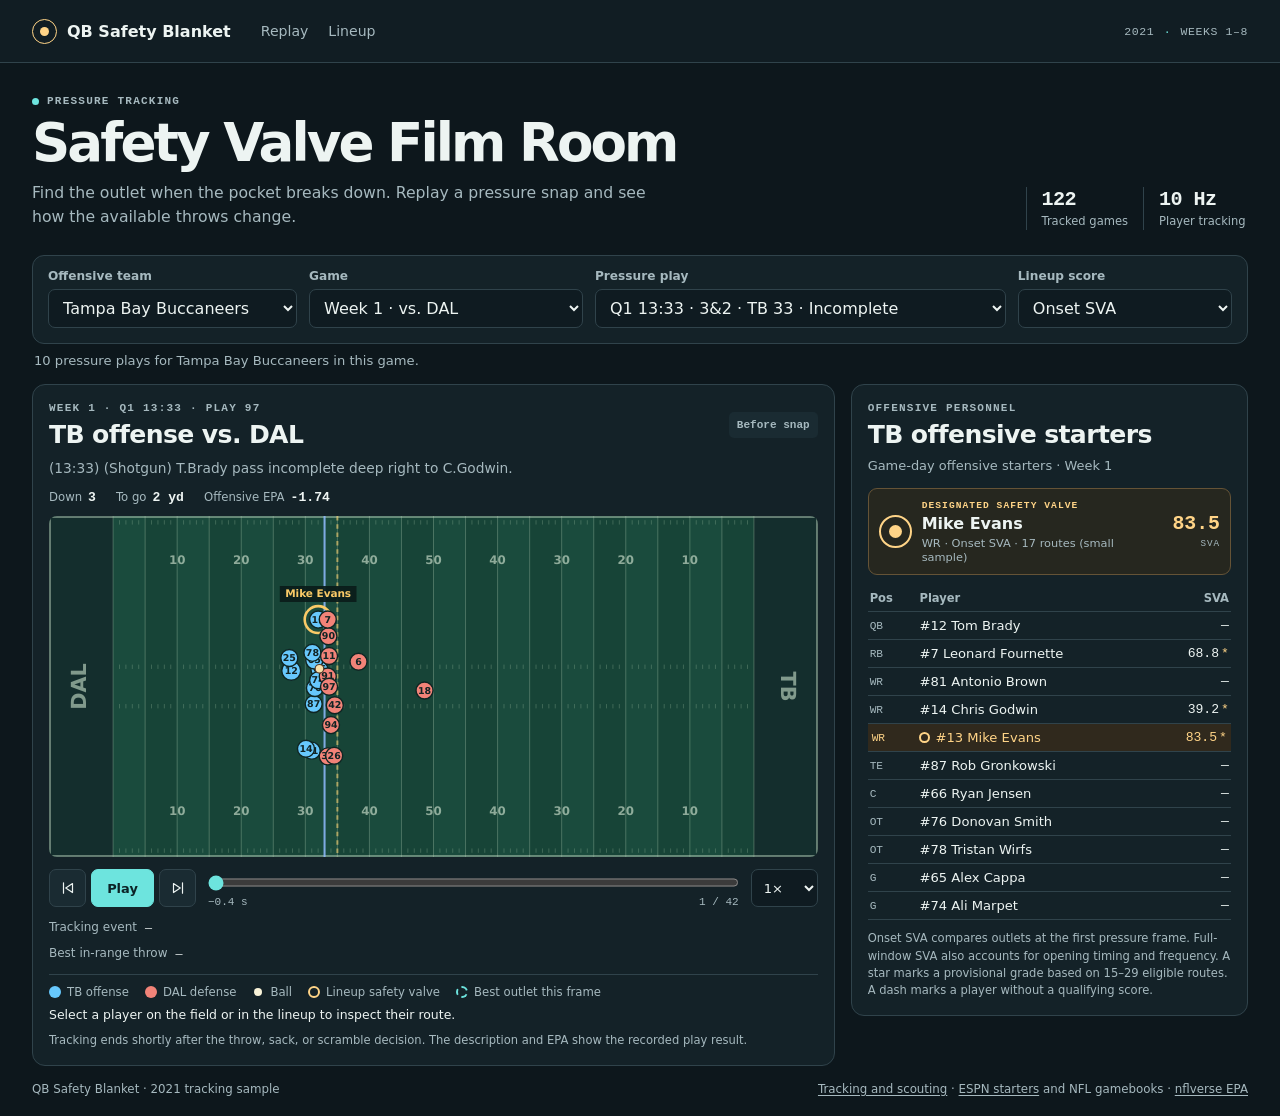
==== docs/index.html @ 692d71c4 "Publish Safety Valve Film Room" ====
<!doctype html>
<html lang="en">
<head>
  <meta charset="utf-8">
  <meta name="viewport" content="width=device-width, initial-scale=1">
  <meta name="color-scheme" content="dark">
  <meta name="description" content="Watch 2021 NFL pressure plays and compare the receivers who give their quarterbacks a way out.">
  <title>Safety Valve Film Room</title>
  <link rel="stylesheet" href="./styles.css">
  <script type="module" src="./app.js"></script>
</head>
<body>
  <a class="skip-link" href="#main">Skip to the film room</a>
  <header class="masthead">
    <div class="shell masthead-inner">
      <a class="brand" href="./" aria-label="QB Safety Blanket home">
        <span class="brand-mark" aria-hidden="true"><span></span></span>
        <span>QB Safety Blanket</span>
      </a>
      <nav class="masthead-nav" aria-label="Film room sections">
        <a href="#replay">Replay</a>
        <a href="#lineup">Lineup</a>
      </nav>
      <span class="season-tag">2021 <span>·</span> WEEKS 1–8</span>
    </div>
  </header>

  <main id="main" class="shell">
    <section class="intro" aria-labelledby="site-title">
      <div>
        <p class="eyebrow"><span class="live-dot" aria-hidden="true"></span> Pressure tracking</p>
        <h1 id="site-title">Safety Valve Film Room</h1>
        <p class="intro-copy">Find the outlet when the pocket breaks down. Replay a pressure snap and see how the available throws change.</p>
      </div>
      <div class="sample-note" aria-label="122 tracked games at 10 frames per second">
        <div><strong>122</strong><span>Tracked games</span></div>
        <div><strong>10 Hz</strong><span>Player tracking</span></div>
      </div>
    </section>

    <section class="selectors" aria-label="Choose a team, game, play, and score">
      <label class="select-field" for="team-select">
        <span>Offensive team</span>
        <select id="team-select"><option>Loading teams…</option></select>
      </label>
      <label class="select-field" for="game-select">
        <span>Game</span>
        <select id="game-select"><option>Select a team</option></select>
      </label>
      <label class="select-field select-play" for="play-select">
        <span>Pressure play</span>
        <select id="play-select"><option>Select a game</option></select>
      </label>
      <label class="select-field select-model" for="model-select">
        <span>Lineup score</span>
        <select id="model-select">
          <option value="onset">Onset SVA</option>
          <option value="temporal">Full-window SVA</option>
        </select>
      </label>
    </section>
    <p id="status" class="status" role="status">Loading the play library…</p>
    <noscript><p class="status">Enable JavaScript to browse the lineup and replay tracking frames.</p></noscript>

    <div class="film-grid">
      <section id="replay" class="panel replay-panel" aria-labelledby="play-title">
        <div class="panel-top">
          <div>
            <p id="play-week" class="eyebrow">Film replay</p>
            <h2 id="play-title">Pressure replay</h2>
          </div>
          <span id="pressure-label" class="pressure-badge">Awaiting tracking</span>
        </div>
        <p id="play-description" class="play-description">Choose a play to see the tracking and available outlets.</p>
        <dl class="play-facts">
          <div><dt>Down</dt><dd id="play-down">—</dd></div>
          <div><dt>To go</dt><dd id="play-distance">—</dd></div>
          <div><dt>Offensive EPA</dt><dd id="play-epa">—</dd></div>
        </dl>

        <div class="field-stage">
          <canvas id="field-canvas" width="1200" height="533" role="img" aria-label="Animated football field with offensive and defensive players, the ball, and safety valve markers.">
            Your browser does not support the football field canvas. The play description, timing, and lineup are available as text.
          </canvas>
        </div>

        <div class="playback">
          <div class="transport" role="group" aria-label="Playback">
            <button id="step-back" type="button" class="icon-button" aria-label="Step back one frame" title="Step back one frame">
              <svg viewBox="0 0 24 24" aria-hidden="true"><path d="M6 5v14m12-13-9 6 9 6z"/></svg>
            </button>
            <button id="play-toggle" type="button" class="play-button" aria-label="Play or pause replay">Play</button>
            <button id="step-forward" type="button" class="icon-button" aria-label="Step forward one frame" title="Step forward one frame">
              <svg viewBox="0 0 24 24" aria-hidden="true"><path d="M18 5v14M6 6l9 6-9 6z"/></svg>
            </button>
          </div>
          <div class="scrubber">
            <label class="visually-hidden" for="timeline">Replay timeline</label>
            <input id="timeline" type="range" min="0" max="0" value="0" step="1">
            <div class="scrub-labels"><span id="time-label">0.0 s</span><span id="frame-label">Frame —</span></div>
          </div>
          <label class="speed-field" for="speed-select">
            <span class="visually-hidden">Playback speed</span>
            <select id="speed-select">
              <option value="0.5">0.5×</option>
              <option value="1" selected>1×</option>
              <option value="1.5">1.5×</option>
              <option value="2">2×</option>
            </select>
          </label>
        </div>
        <div class="frame-detail"><span>Tracking event</span><span id="event-label">—</span></div>
        <div class="frame-detail"><span>Best in-range throw</span><span id="frame-outlet">—</span></div>
        <ul class="field-key" aria-label="Field marker legend">
          <li><span class="marker marker-offense" aria-hidden="true"></span><span id="offense-label">Offense</span></li>
          <li><span class="marker marker-defense" aria-hidden="true"></span><span id="defense-label">Defense</span></li>
          <li><span class="marker marker-ball" aria-hidden="true"></span>Ball</li>
          <li><span class="marker marker-valve" aria-hidden="true"></span>Lineup safety valve</li>
          <li><span class="marker marker-best" aria-hidden="true"></span>Best outlet this frame</li>
        </ul>
        <p id="selected-player" class="selected-player" aria-live="polite"></p>
        <p class="score-note">Tracking ends shortly after the throw, sack, or scramble decision. The description and EPA show the recorded play result.</p>
      </section>

      <section id="lineup" class="panel lineup-panel" aria-labelledby="lineup-title">
        <div class="panel-top lineup-top">
          <div>
            <p class="eyebrow">Offensive personnel</p>
            <h2 id="lineup-title">Game lineup</h2>
          </div>
        </div>
        <p id="lineup-note" class="lineup-note">Select a game to see the offensive lineup and available receiver scores.</p>

        <div class="designated">
          <span class="designated-mark" aria-hidden="true"><span></span></span>
          <div class="designated-copy">
            <p class="eyebrow">Designated safety valve</p>
            <p id="valve-name" class="valve-name">Awaiting lineup</p>
            <p id="valve-position" class="valve-position"></p>
          </div>
          <div class="designated-score">
            <strong id="valve-score">—</strong>
            <span>SVA</span>
          </div>
        </div>

        <table class="lineup-table">
          <caption class="visually-hidden">Offensive lineup and player Safety Valve Availability scores</caption>
          <thead>
            <tr><th scope="col">Pos</th><th scope="col">Player</th><th scope="col">SVA</th></tr>
          </thead>
          <tbody id="lineup-rows">
            <tr><td colspan="3" class="empty-lineup">Select a game to load its lineup.</td></tr>
          </tbody>
        </table>
        <p class="score-note">Onset SVA compares outlets at the first pressure frame. Full-window SVA also accounts for opening timing and frequency. A star marks a provisional grade based on 15–29 eligible routes. A dash marks a player without a qualifying score.</p>
      </section>
    </div>

    <footer class="footer">
      <span>QB Safety Blanket <span aria-hidden="true">·</span> 2021 tracking sample</span>
      <span><a href="https://github.com/ThompsonJamesBliss/nfl-big-data-bowl-regional-event-data" rel="noopener noreferrer">Tracking and scouting</a> · <a href="https://www.espn.com/nfl/scoreboard" rel="noopener noreferrer">ESPN starters</a> and NFL gamebooks · <a href="https://github.com/nflverse/nflverse-data/releases/tag/pbp" rel="noopener noreferrer">nflverse EPA</a></span>
    </footer>
  </main>
</body>
</html>
---- docs/styles.css ----
:root {
  color-scheme: dark;
  --bg: #0d171c;
  --surface: #142228;
  --surface-raised: #1a2b32;
  --line: #30434b;
  --text: #edf4f2;
  --muted: #a6b9bf;
  --aqua: #6de4de;
  --gold: #ffd487;
  --mono: "Cascadia Code", "SFMono-Regular", Consolas, monospace;
  font-family: "Segoe UI", system-ui, sans-serif;
  background: var(--bg);
  color: var(--text);
}

*, *::before, *::after { box-sizing: border-box; }
body { margin: 0; }
button, select, input { font: inherit; }
a { color: inherit; }
p, h1, h2, dl, dd { margin: 0; }
button, select { color: var(--text); }
button, select, input[type="range"] { cursor: pointer; }
button:disabled, select:disabled, input:disabled { cursor: default; opacity: .58; }
:focus-visible { outline: 2px solid var(--aqua); outline-offset: 3px; }

.shell { max-width: 1460px; width: min(100% - 64px, 1460px); margin-inline: auto; }
.masthead { border-bottom: 1px solid var(--line); background: #111d23; }
.masthead-inner { min-height: 62px; display: flex; align-items: center; gap: 30px; }
.brand { display: inline-flex; gap: 10px; align-items: center; font-weight: 700; text-decoration: none; white-space: nowrap; }
.brand-mark, .designated-mark { display: grid; place-items: center; border-radius: 50%; flex: none; }
.brand-mark { width: 25px; height: 25px; border: 1px solid var(--gold); }
.brand-mark span { width: 9px; height: 9px; border-radius: 50%; background: var(--gold); }
.masthead-nav { display: flex; align-items: center; gap: 20px; color: var(--muted); font-size: .88rem; }
.masthead-nav a { padding: 10px 0; text-decoration: none; }
.masthead-nav a:hover { color: var(--text); }
.season-tag { margin-left: auto; color: var(--muted); font: .72rem var(--mono); letter-spacing: .05em; white-space: nowrap; }
.season-tag span { margin: 0 2px; color: var(--aqua); }

.intro { display: flex; align-items: flex-end; justify-content: space-between; gap: 22px; padding: 31px 0 25px; }
.eyebrow { display: flex; align-items: center; gap: 8px; color: var(--muted); text-transform: uppercase; letter-spacing: .11em; font: 600 .69rem/1.4 var(--mono); }
.live-dot { display: inline-block; width: 7px; height: 7px; background: var(--aqua); border-radius: 50%; }
.intro h1 { font-size: clamp(2.05rem, 4.15vw, 3.7rem); letter-spacing: -.055em; line-height: 1.03; margin: 7px 0 10px; }
.intro-copy { color: var(--muted); font-size: .98rem; line-height: 1.55; max-width: 640px; }
.sample-note { display: flex; flex: none; }
.sample-note div { min-width: 105px; padding: 1px 15px 2px; border-left: 1px solid var(--line); }
.sample-note div:last-child { padding-right: 0; }
.sample-note strong, .sample-note span { display: block; }
.sample-note strong { font: 600 1.26rem var(--mono); letter-spacing: -.03em; }
.sample-note span { font-size: .72rem; color: var(--muted); margin-top: 3px; }

.selectors {
  display: grid;
  grid-template-columns: minmax(0, 1fr) minmax(0, 1.1fr) minmax(0, 1.65fr) minmax(0, .86fr);
  gap: 12px;
  padding: 13px 15px 15px;
  border: 1px solid var(--line);
  border-radius: 12px;
  background: var(--surface);
}
.select-field { min-width: 0; display: grid; gap: 6px; }
.select-field > span { color: var(--muted); font-size: .76rem; font-weight: 650; }
select {
  min-width: 0;
  width: 100%;
  min-height: 39px;
  padding: 7px 26px 7px 10px;
  color: var(--text);
  background: #0f1b21;
  border: 1px solid var(--line);
  border-radius: 7px;
  text-overflow: ellipsis;
}
select:hover { border-color: #59727a; }
.status { color: var(--muted); font-size: .82rem; margin: 9px 2px; }
.status:empty { display: none; }
.status[data-state="error"], .status.error { color: #ffac9e; }

.film-grid { display: grid; grid-template-columns: minmax(0, 2.02fr) minmax(305px, 1fr); align-items: start; gap: 16px; margin-top: 16px; }
.panel { min-width: 0; background: var(--surface); border: 1px solid var(--line); border-radius: 13px; }
.replay-panel, .lineup-panel { padding: 16px; }
.panel-top { display: flex; justify-content: space-between; align-items: center; gap: 12px; }
.panel-top > div { min-width: 0; }
.panel h2 { font-size: clamp(1.2rem, 2vw, 1.57rem); line-height: 1.16; letter-spacing: -.025em; margin-top: 4px; }
.pressure-badge {
  border-radius: 5px;
  background: var(--surface-raised);
  color: var(--muted);
  flex: none;
  padding: 6px 8px;
  font: 600 .69rem/1.3 var(--mono);
}
.pressure-badge[data-active="true"], .pressure-badge.active, .pressure-badge.is-active, .pressure-badge.is-pressure {
  color: var(--gold);
  background: #473822;
}
.play-description { color: var(--muted); font-size: .86rem; line-height: 1.5; margin-top: 9px; overflow-wrap: anywhere; }
.play-facts { display: flex; flex-wrap: wrap; gap: 6px 20px; margin: 11px 0; }
.play-facts > div { display: inline-flex; align-items: baseline; gap: 6px; }
.play-facts dt { color: var(--muted); font-size: .73rem; }
.play-facts dd { color: var(--text); font: 600 .82rem var(--mono); }
.field-stage { background: #14372f; border-radius: 8px; overflow: hidden; }
.field-stage canvas { display: block; width: 100%; height: auto; aspect-ratio: 1200 / 533; }

.playback { display: grid; grid-template-columns: auto minmax(0, 1fr) auto; gap: 12px; align-items: start; margin-top: 12px; }
.transport { display: flex; gap: 5px; }
.icon-button, .play-button {
  display: inline-flex;
  align-items: center;
  justify-content: center;
  min-height: 38px;
  border: 1px solid var(--line);
  border-radius: 7px;
  font-size: .81rem;
}
.icon-button { width: 37px; background: var(--surface-raised); }
.icon-button svg { width: 18px; height: 18px; fill: none; stroke: currentColor; stroke-width: 1.6; stroke-linecap: round; stroke-linejoin: round; }
.icon-button:hover { border-color: #59727a; }
.play-button { min-width: 63px; padding: 0 10px; background: var(--aqua); color: #0c2326; font-weight: 750; border-color: var(--aqua); }
.play-button:hover { background: #9af0eb; }
.scrubber { min-width: 0; }
.scrubber input { display: block; margin: 1px 0 0; width: 100%; height: 25px; accent-color: var(--aqua); }
.scrub-labels { display: flex; justify-content: space-between; align-items: center; gap: 5px; color: var(--muted); font: .69rem/1.3 var(--mono); }
.speed-field select { min-height: 38px; padding: 6px 5px 6px 8px; min-width: 61px; font-size: .82rem; }
.frame-detail { display: flex; flex-wrap: wrap; gap: 4px 8px; color: var(--muted); font-size: .75rem; margin-top: 10px; }
.frame-detail > span:last-child { color: var(--text); font: .73rem/1.4 var(--mono); overflow-wrap: anywhere; }
.field-key { display: flex; gap: 7px 16px; flex-wrap: wrap; list-style: none; padding: 10px 0 0; margin: 11px 0 0; border-top: 1px solid var(--line); color: var(--muted); font-size: .73rem; }
.field-key li { display: flex; gap: 6px; align-items: center; }
.marker { display: inline-block; width: 12px; height: 12px; border-radius: 50%; flex: none; }
.marker-offense { background: #67c8fd; }
.marker-defense { background: #f28378; }
.marker-ball { width: 8px; height: 8px; background: #f8f2d8; margin-inline: 2px; }
.marker-valve { border: 2px solid var(--gold); }
.marker-best { border: 2px dashed var(--aqua); }
.selected-player { margin-top: 8px; color: var(--text); font-size: .78rem; }
.selected-player:empty { display: none; }

.lineup-note { margin-top: 7px; color: var(--muted); font-size: .81rem; line-height: 1.5; }
.designated {
  display: flex;
  align-items: center;
  gap: 10px;
  padding: 10px;
  margin: 12px 0 10px;
  background: #26271f;
  border: 1px solid #655336;
  border-radius: 9px;
}
.designated-mark { width: 33px; height: 33px; border: 2px solid var(--gold); }
.designated-mark span { width: 13px; height: 13px; border-radius: 50%; background: var(--gold); }
.designated-copy { min-width: 0; }
.designated-copy .eyebrow { color: var(--gold); font-size: .6rem; }
.valve-name { margin-top: 2px; font-weight: 700; line-height: 1.2; overflow-wrap: anywhere; }
.valve-position { color: var(--muted); font-size: .71rem; margin-top: 3px; }
.valve-position:empty { display: none; }
.designated-score { flex: none; text-align: right; margin-left: auto; }
.designated-score strong, .designated-score span { display: block; font-family: var(--mono); }
.designated-score strong { font-size: 1.24rem; line-height: 1; color: var(--gold); }
.designated-score span { font-size: .58rem; letter-spacing: .1em; margin-top: 4px; color: var(--muted); }
.lineup-table { border-collapse: collapse; width: 100%; font-size: .82rem; }
.lineup-table th, .lineup-table td { border-bottom: 1px solid var(--line); padding: 6px 5px; text-align: left; }
.lineup-table th { color: var(--muted); font-size: .72rem; font-weight: 650; }
.lineup-table tr > :first-child { padding-left: 2px; }
.lineup-table tr > :last-child { text-align: right; padding-right: 2px; font-variant-numeric: tabular-nums; }
.lineup-table td:first-child { font: .7rem var(--mono); color: var(--muted); }
.lineup-table td:last-child { font-family: var(--mono); }
.lineup-player { background: none; border: 0; color: inherit; font: inherit; padding: 0; text-align: left; cursor: pointer; }
.lineup-player:hover, .lineup-player[aria-pressed="true"] { text-decoration: underline; text-underline-offset: 3px; }
.provisional-score { color: var(--gold); margin-left: 2px; }
.lineup-table .valve-row td { color: var(--gold); background: #30291d; }
.lineup-table .valve-row td:first-child { padding-left: 4px; }
.lineup-table .valve-row td:last-child { padding-right: 4px; }
.lineup-table .player-marker, .lineup-table .valve-ring {
  display: inline-block;
  width: 11px;
  height: 11px;
  margin-right: 5px;
  border: 2px solid var(--gold);
  border-radius: 50%;
  vertical-align: -1px;
}
.lineup-table .empty-lineup { color: var(--muted); text-align: left; padding: 12px 2px; font: .8rem/1.4 "Segoe UI", system-ui, sans-serif; }
.score-note { color: var(--muted); font-size: .72rem; line-height: 1.5; margin-top: 10px; }
.footer { display: flex; justify-content: space-between; flex-wrap: wrap; gap: 6px 15px; padding: 16px 0 20px; color: var(--muted); font-size: .74rem; }
.footer a { color: inherit; text-underline-offset: 2px; }

.skip-link { position: absolute; left: 8px; top: 8px; z-index: 3; padding: 9px 12px; background: var(--surface); transform: translateY(-150%); }
.skip-link:focus { transform: translateY(0); }
.visually-hidden { position: absolute; width: 1px; height: 1px; padding: 0; margin: -1px; overflow: hidden; clip: rect(0, 0, 0, 0); white-space: nowrap; border: 0; }

@media (max-width: 1020px) {
  .shell { width: min(100% - 40px, 1460px); }
  .film-grid { grid-template-columns: minmax(0, 1.7fr) minmax(280px, 1fr); gap: 12px; }
  .replay-panel, .lineup-panel { padding: 12px; }
  .selectors { gap: 9px; }
}

@media (max-width: 790px) {
  .film-grid { grid-template-columns: 1fr; }
  .selectors { grid-template-columns: minmax(0, 1fr) minmax(0, 1fr); }
  .intro { padding-top: 24px; }
  .sample-note div { min-width: 87px; padding-inline: 9px; }
}

@media (max-width: 520px) {
  .shell { width: calc(100% - 24px); }
  .masthead-inner { min-height: 53px; gap: 10px; }
  .brand { font-size: .9rem; gap: 7px; }
  .brand-mark { width: 22px; height: 22px; }
  .masthead-nav { margin-left: auto; gap: 12px; font-size: .75rem; }
  .season-tag, .sample-note { display: none; }
  .intro { display: block; padding: 20px 0 17px; }
  .intro-copy { font-size: .87rem; }
  .selectors { padding: 9px; gap: 8px; }
  .selectors select { font-size: .82rem; padding-right: 5px; }
  .select-play { grid-column: 1 / -1; grid-row: 2; }
  .select-model { grid-column: 1 / -1; }
  .replay-panel, .lineup-panel { padding: 10px; }
  .playback { grid-template-columns: auto auto; justify-content: space-between; gap: 4px 9px; }
  .scrubber { grid-column: 1 / -1; grid-row: 2; }
  .speed-field { grid-column: 2; grid-row: 1; }
  .frame-detail { margin-top: 8px; }
  .field-key { gap: 7px 10px; }
  .pressure-badge { max-width: 42%; white-space: normal; text-align: right; font-size: .61rem; }
}
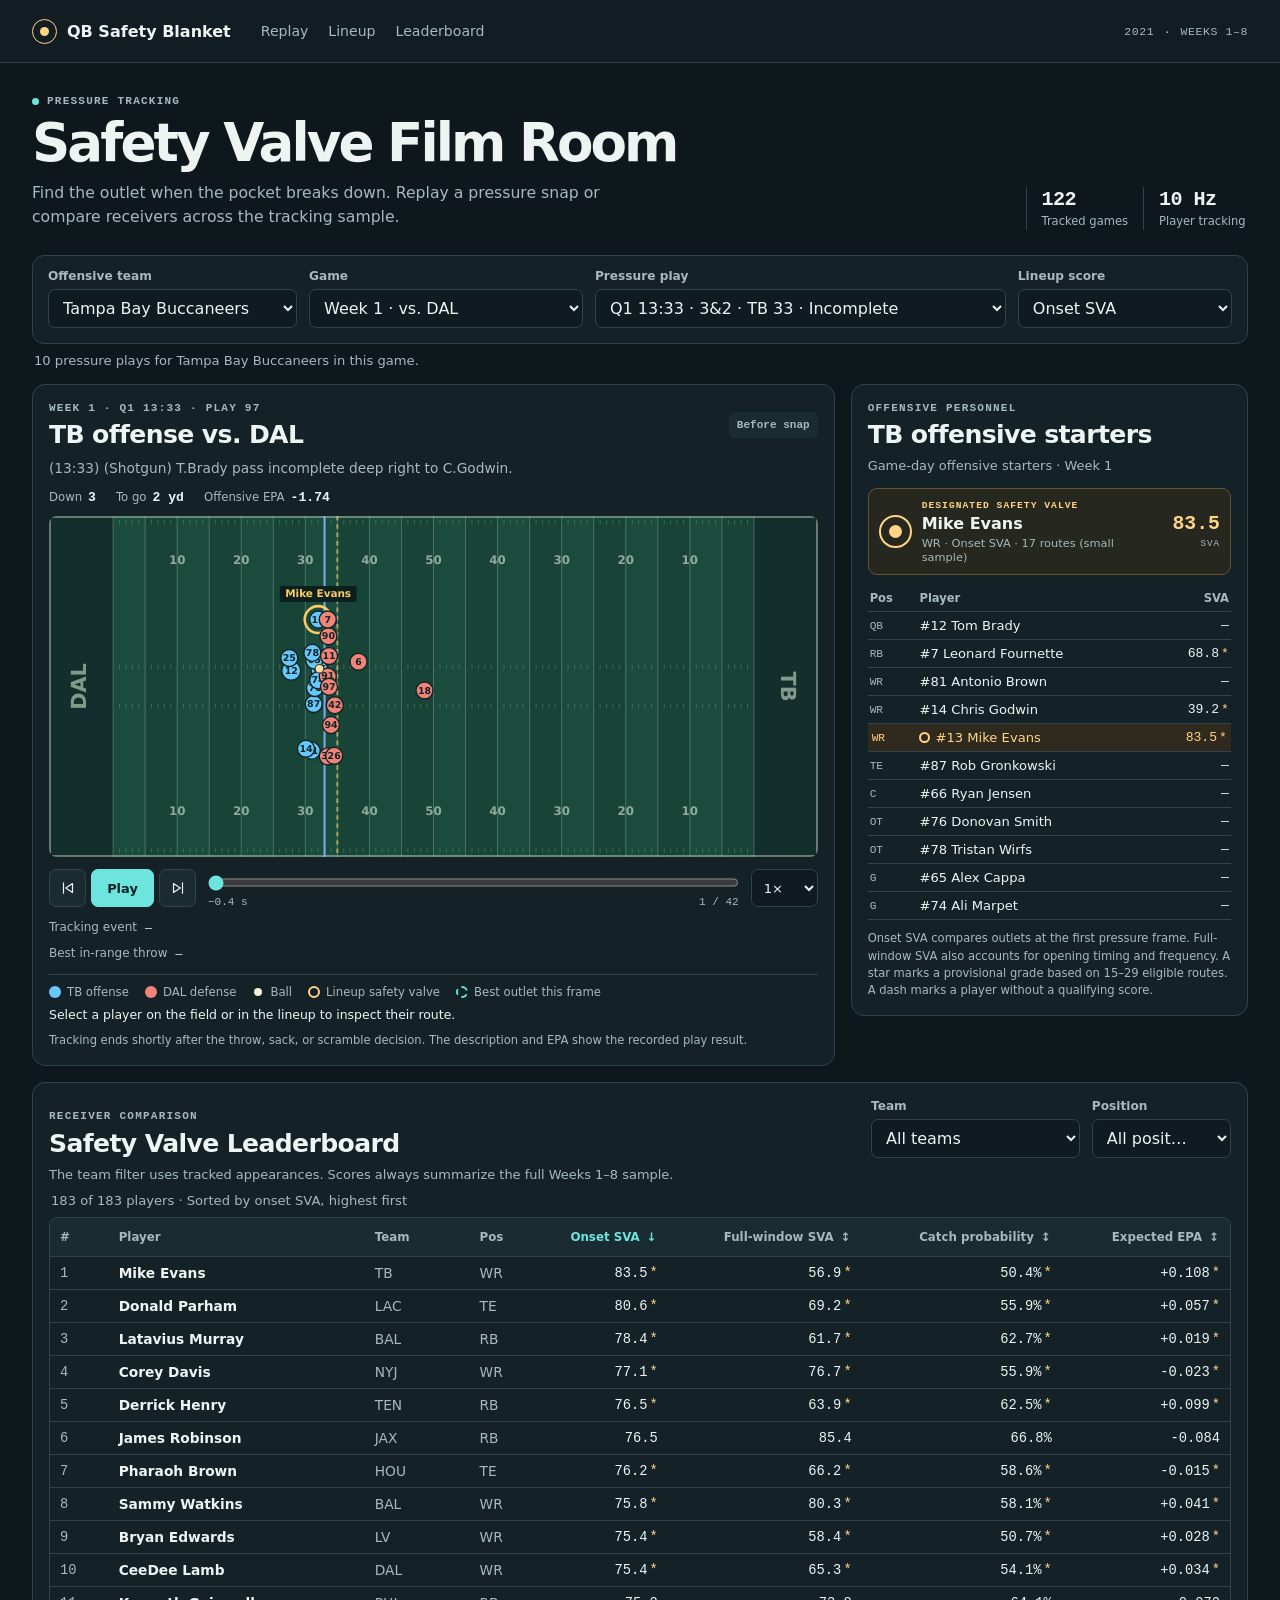
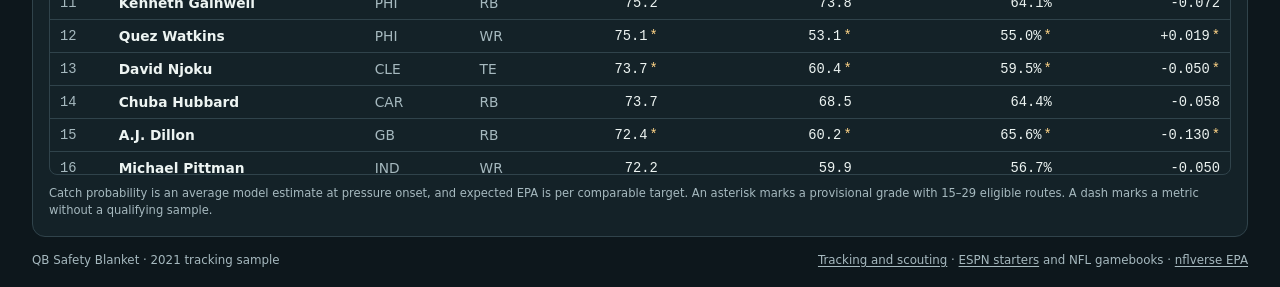
==== commit 5404156b: "Add player leaderboard and project documentation" ====
--- a/docs/index.html
+++ b/docs/index.html
@@ -8,6 +8,7 @@
   <title>Safety Valve Film Room</title>
   <link rel="stylesheet" href="./styles.css">
   <script type="module" src="./app.js"></script>
+  <script type="module" src="./leaderboard.js"></script>
 </head>
 <body>
   <a class="skip-link" href="#main">Skip to the film room</a>
@@ -20,6 +21,7 @@
       <nav class="masthead-nav" aria-label="Film room sections">
         <a href="#replay">Replay</a>
         <a href="#lineup">Lineup</a>
+        <a href="#leaderboard">Leaderboard</a>
       </nav>
       <span class="season-tag">2021 <span>·</span> WEEKS 1–8</span>
     </div>
@@ -30,7 +32,7 @@
       <div>
         <p class="eyebrow"><span class="live-dot" aria-hidden="true"></span> Pressure tracking</p>
         <h1 id="site-title">Safety Valve Film Room</h1>
-        <p class="intro-copy">Find the outlet when the pocket breaks down. Replay a pressure snap and see how the available throws change.</p>
+        <p class="intro-copy">Find the outlet when the pocket breaks down. Replay a pressure snap or compare receivers across the tracking sample.</p>
       </div>
       <div class="sample-note" aria-label="122 tracked games at 10 frames per second">
         <div><strong>122</strong><span>Tracked games</span></div>
@@ -157,6 +159,49 @@
       </section>
     </div>
 
+    <section id="leaderboard" class="panel leaderboard-panel" aria-labelledby="leaderboard-title">
+      <div class="panel-top leaderboard-top">
+        <div>
+          <p class="eyebrow">Receiver comparison</p>
+          <h2 id="leaderboard-title">Safety Valve Leaderboard</h2>
+        </div>
+        <div class="leaderboard-controls" aria-label="Leaderboard filters">
+          <label class="select-field" for="leaderboard-team">
+            <span>Team</span>
+            <select id="leaderboard-team" disabled><option value="">All teams</option></select>
+          </label>
+          <label class="select-field" for="leaderboard-position">
+            <span>Position</span>
+            <select id="leaderboard-position" disabled><option value="">All positions</option></select>
+          </label>
+        </div>
+      </div>
+      <p id="leaderboard-scope" class="lineup-note">The team filter uses tracked appearances. Scores always summarize the full Weeks 1–8 sample.</p>
+      <p id="leaderboard-status" class="status" role="status">Loading the leaderboard…</p>
+      <p class="leaderboard-scroll-tip">Scroll across the table to see all four metrics.</p>
+      <div class="leaderboard-scroll" tabindex="0" role="region" aria-label="Scrollable leaderboard" aria-describedby="leaderboard-scope leaderboard-note">
+        <table class="leaderboard-table">
+          <caption class="visually-hidden">Receiver metrics. Rank follows the selected sort and filters.</caption>
+          <thead>
+            <tr>
+              <th scope="col" aria-label="Rank">#</th>
+              <th scope="col">Player</th>
+              <th scope="col">Team</th>
+              <th scope="col">Pos</th>
+              <th scope="col" aria-sort="descending"><button type="button" data-sort="onset" disabled>Onset SVA <span aria-hidden="true"></span></button></th>
+              <th scope="col"><button type="button" data-sort="temporal" disabled>Full-window SVA <span aria-hidden="true"></span></button></th>
+              <th scope="col"><button type="button" data-sort="catchProbability" disabled>Catch probability <span aria-hidden="true"></span></button></th>
+              <th scope="col"><button type="button" data-sort="expectedEpa" disabled>Expected EPA <span aria-hidden="true"></span></button></th>
+            </tr>
+          </thead>
+          <tbody id="leaderboard-rows">
+            <tr><td colspan="8" class="empty-lineup">Loading receiver scores…</td></tr>
+          </tbody>
+        </table>
+      </div>
+      <p id="leaderboard-note" class="score-note">Catch probability is an average model estimate at pressure onset, and expected EPA is per comparable target. An asterisk marks a provisional grade with 15–29 eligible routes. A dash marks a metric without a qualifying sample.</p>
+    </section>
+
     <footer class="footer">
       <span>QB Safety Blanket <span aria-hidden="true">·</span> 2021 tracking sample</span>
       <span><a href="https://github.com/ThompsonJamesBliss/nfl-big-data-bowl-regional-event-data" rel="noopener noreferrer">Tracking and scouting</a> · <a href="https://www.espn.com/nfl/scoreboard" rel="noopener noreferrer">ESPN starters</a> and NFL gamebooks · <a href="https://github.com/nflverse/nflverse-data/releases/tag/pbp" rel="noopener noreferrer">nflverse EPA</a></span>
--- a/docs/styles.css
+++ b/docs/styles.css
@@ -181,6 +181,27 @@
 }
 .lineup-table .empty-lineup { color: var(--muted); text-align: left; padding: 12px 2px; font: .8rem/1.4 "Segoe UI", system-ui, sans-serif; }
 .score-note { color: var(--muted); font-size: .72rem; line-height: 1.5; margin-top: 10px; }
+.leaderboard-panel { padding: 16px; margin-top: 16px; scroll-margin-top: 16px; }
+.leaderboard-top { align-items: end; }
+.leaderboard-controls { display: grid; grid-template-columns: minmax(0, 1.5fr) minmax(0, 1fr); gap: 12px; width: min(100%, 360px); }
+.leaderboard-scroll-tip { display: none; color: var(--muted); font-size: .75rem; margin-bottom: 6px; }
+.leaderboard-scroll { overflow: auto; max-height: min(62vh, 42rem); border: 1px solid var(--line); border-radius: 8px; }
+.leaderboard-table { border-spacing: 0; width: 100%; min-width: 710px; font-size: .86rem; }
+.leaderboard-table th, .leaderboard-table td { text-align: left; padding: 8px 10px; border-bottom: 1px solid var(--line); }
+.leaderboard-table thead th { position: sticky; top: 0; z-index: 2; background: var(--surface-raised); font-size: .74rem; color: var(--muted); white-space: nowrap; }
+.leaderboard-table tbody tr:last-child > * { border-bottom: 0; }
+.leaderboard-table tbody tr:hover { background: var(--surface-raised); }
+.leaderboard-table tbody th { font-weight: 650; }
+.leaderboard-table tbody td:nth-child(1), .leaderboard-table tbody td:nth-child(3), .leaderboard-table tbody td:nth-child(4) { color: var(--muted); }
+.leaderboard-table thead th:nth-child(n+5), .leaderboard-table tbody td:nth-child(n+5) { text-align: right; }
+.leaderboard-table tbody td:nth-child(n+5), .leaderboard-table tbody td:first-child { font-family: var(--mono); font-variant-numeric: tabular-nums; }
+.leaderboard-table thead button { padding: 4px 0; border: 0; background: none; color: inherit; font: inherit; }
+.leaderboard-table thead button:hover, .leaderboard-table th[aria-sort] button { color: var(--aqua); }
+.leaderboard-table thead button span { display: inline-block; width: 1em; margin-left: 2px; text-align: center; }
+.leaderboard-table thead button span::before { content: "↕"; }
+.leaderboard-table th[aria-sort="descending"] button span::before { content: "↓"; }
+.leaderboard-table th[aria-sort="ascending"] button span::before { content: "↑"; }
+.leaderboard-table .empty-lineup { padding: 14px 10px; text-align: left; color: var(--muted); font-family: inherit; }
 .footer { display: flex; justify-content: space-between; flex-wrap: wrap; gap: 6px 15px; padding: 16px 0 20px; color: var(--muted); font-size: .74rem; }
 .footer a { color: inherit; text-underline-offset: 2px; }
 
@@ -200,6 +221,11 @@
   .selectors { grid-template-columns: minmax(0, 1fr) minmax(0, 1fr); }
   .intro { padding-top: 24px; }
   .sample-note div { min-width: 87px; padding-inline: 9px; }
+  .leaderboard-scroll-tip { display: block; }
+  .leaderboard-table thead th:nth-child(2), .leaderboard-table tbody th { position: sticky; left: 0; min-width: 138px; border-right: 1px solid var(--line); }
+  .leaderboard-table thead th:nth-child(2) { z-index: 3; }
+  .leaderboard-table tbody th { background: var(--surface); z-index: 1; }
+  .leaderboard-table tbody tr:hover th { background: var(--surface-raised); }
 }
 
 @media (max-width: 520px) {
@@ -222,4 +248,13 @@
   .frame-detail { margin-top: 8px; }
   .field-key { gap: 7px 10px; }
   .pressure-badge { max-width: 42%; white-space: normal; text-align: right; font-size: .61rem; }
-}
+  .leaderboard-panel { padding: 10px; }
+  .leaderboard-top { align-items: start; flex-direction: column; }
+  .leaderboard-controls { width: 100%; }
+  .leaderboard-table th, .leaderboard-table td { padding-inline: 8px; }
+}
+
+@media (max-width: 365px) {
+  .masthead-inner { flex-wrap: wrap; gap: 0 8px; padding: 8px 0 3px; }
+  .masthead-nav { gap: 10px; }
+}
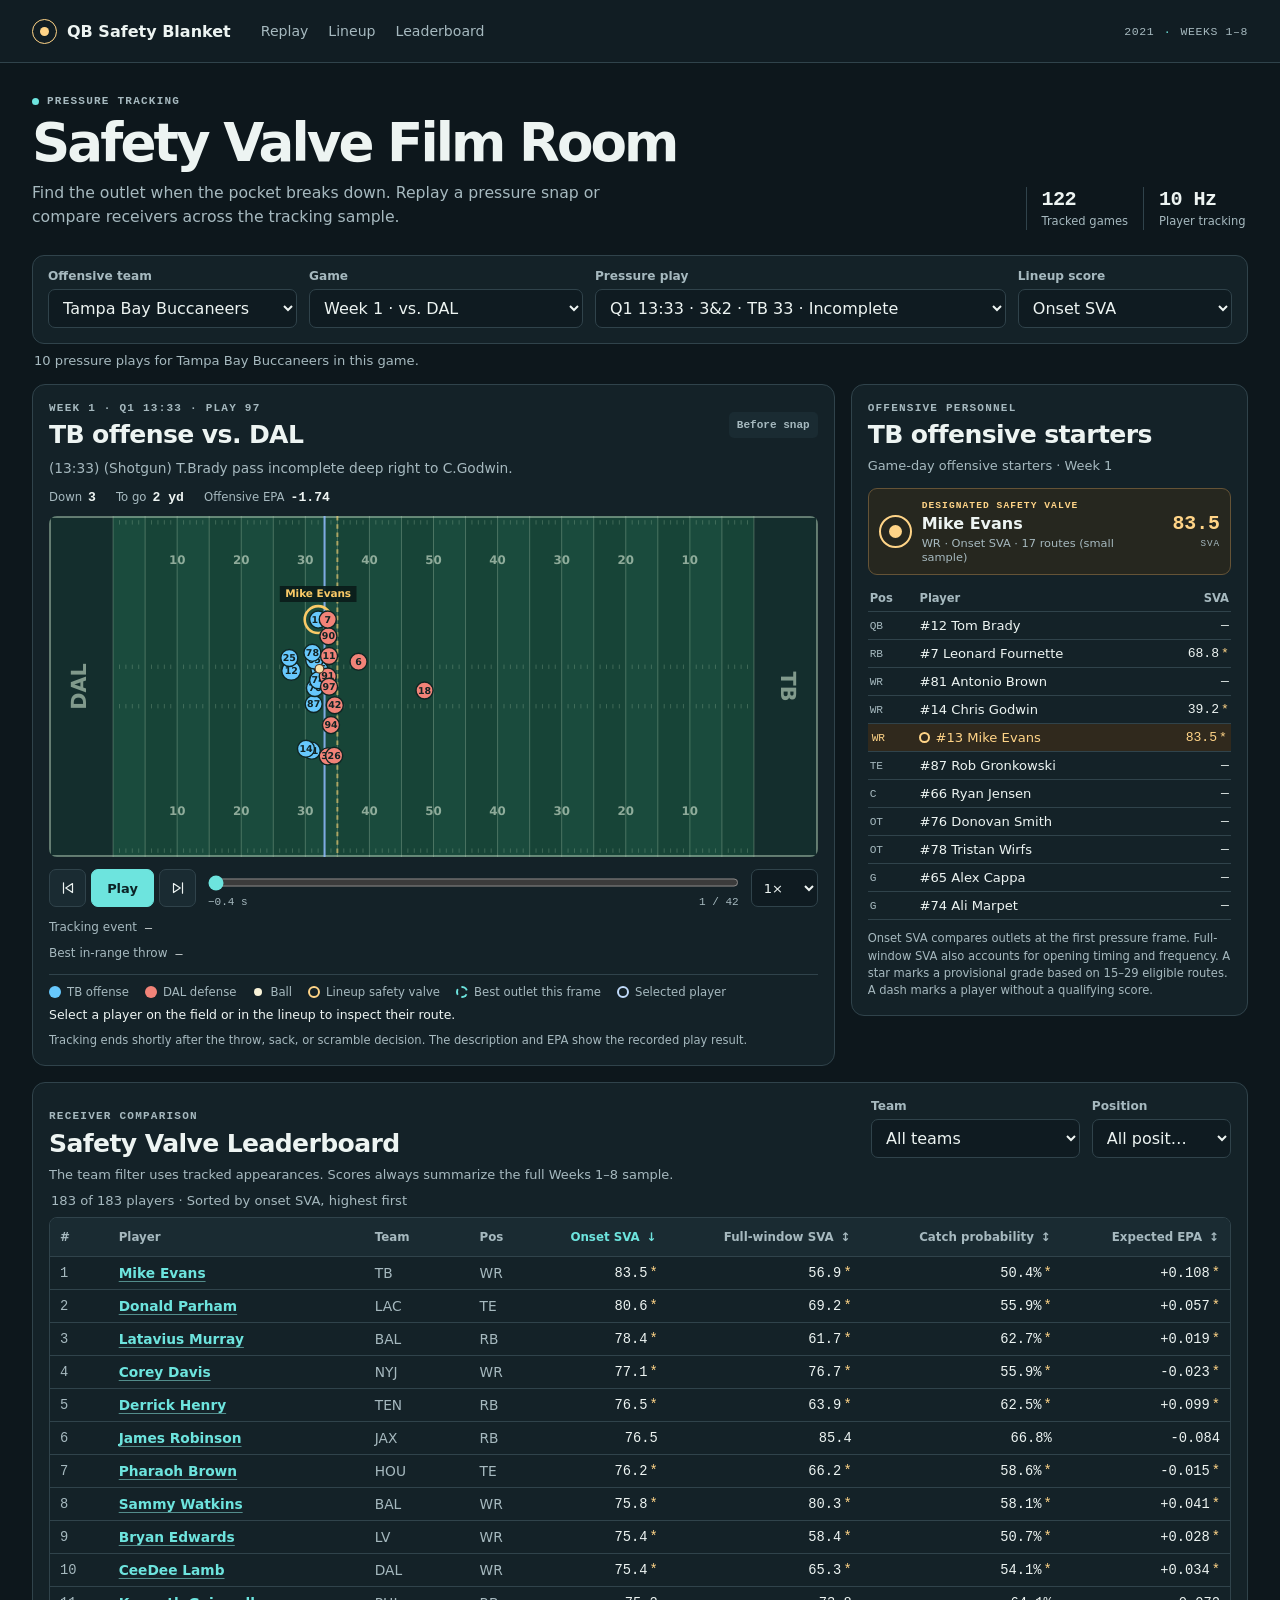
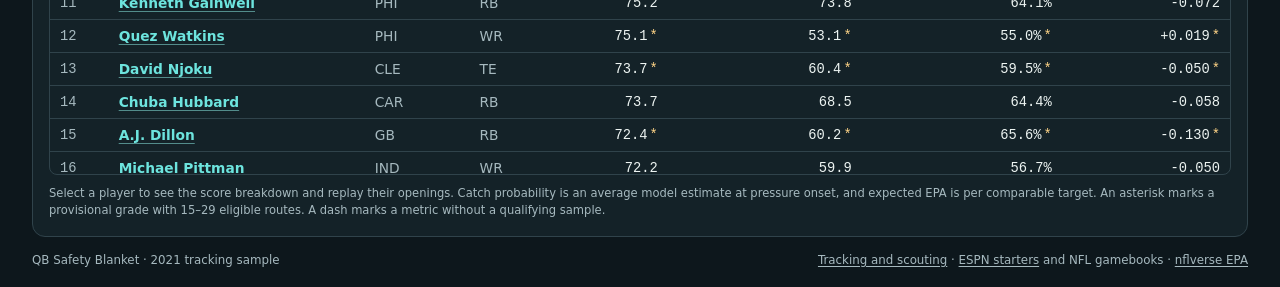
==== commit c6d22368: "Add player profiles and opening replays" ====
--- a/docs/index.html
+++ b/docs/index.html
@@ -119,6 +119,7 @@
           <li><span class="marker marker-ball" aria-hidden="true"></span>Ball</li>
           <li><span class="marker marker-valve" aria-hidden="true"></span>Lineup safety valve</li>
           <li><span class="marker marker-best" aria-hidden="true"></span>Best outlet this frame</li>
+          <li><span class="marker marker-selected" aria-hidden="true"></span>Selected player</li>
         </ul>
         <p id="selected-player" class="selected-player" aria-live="polite"></p>
         <p class="score-note">Tracking ends shortly after the throw, sack, or scramble decision. The description and EPA show the recorded play result.</p>
@@ -199,8 +200,30 @@
           </tbody>
         </table>
       </div>
-      <p id="leaderboard-note" class="score-note">Catch probability is an average model estimate at pressure onset, and expected EPA is per comparable target. An asterisk marks a provisional grade with 15–29 eligible routes. A dash marks a metric without a qualifying sample.</p>
+      <p id="leaderboard-note" class="score-note">Select a player to see the score breakdown and replay their openings. Catch probability is an average model estimate at pressure onset, and expected EPA is per comparable target. An asterisk marks a provisional grade with 15–29 eligible routes. A dash marks a metric without a qualifying sample.</p>
     </section>
+
+    <dialog id="player-profile" class="player-profile" aria-labelledby="player-profile-title">
+      <header class="player-profile-header">
+        <div>
+          <p id="player-profile-teams" class="eyebrow">Receiver profile</p>
+          <h2 id="player-profile-title">Player profile</h2>
+        </div>
+        <form method="dialog">
+          <button id="player-profile-close" class="profile-close" type="submit" autofocus>Close</button>
+        </form>
+      </header>
+      <div class="player-profile-content">
+        <dl id="player-profile-scores" class="profile-scores" aria-label="Leaderboard scores"></dl>
+        <p id="player-profile-status" class="status" role="status"></p>
+        <div id="player-profile-breakdown" class="profile-breakdown"></div>
+        <section aria-labelledby="player-profile-plays-title" class="profile-replays">
+          <h3 id="player-profile-plays-title">Open under pressure</h3>
+          <p class="score-note">Each replay opens at the first frame where this receiver met the in-range throw-quality threshold under pressure.</p>
+          <ul id="player-profile-plays" class="profile-play-list"></ul>
+        </section>
+      </div>
+    </dialog>
 
     <footer class="footer">
       <span>QB Safety Blanket <span aria-hidden="true">·</span> 2021 tracking sample</span>
--- a/docs/styles.css
+++ b/docs/styles.css
@@ -132,6 +132,7 @@
 .marker-ball { width: 8px; height: 8px; background: #f8f2d8; margin-inline: 2px; }
 .marker-valve { border: 2px solid var(--gold); }
 .marker-best { border: 2px dashed var(--aqua); }
+.marker-selected { border: 2px solid #c0dafa; }
 .selected-player { margin-top: 8px; color: var(--text); font-size: .78rem; }
 .selected-player:empty { display: none; }
 
@@ -192,6 +193,8 @@
 .leaderboard-table tbody tr:last-child > * { border-bottom: 0; }
 .leaderboard-table tbody tr:hover { background: var(--surface-raised); }
 .leaderboard-table tbody th { font-weight: 650; }
+.leaderboard-player { padding: 0; border: 0; background: none; color: var(--aqua); font: inherit; text-align: left; text-decoration: underline; text-decoration-color: #538c8b; text-underline-offset: 3px; }
+.leaderboard-player:hover { color: var(--text); text-decoration-color: currentColor; }
 .leaderboard-table tbody td:nth-child(1), .leaderboard-table tbody td:nth-child(3), .leaderboard-table tbody td:nth-child(4) { color: var(--muted); }
 .leaderboard-table thead th:nth-child(n+5), .leaderboard-table tbody td:nth-child(n+5) { text-align: right; }
 .leaderboard-table tbody td:nth-child(n+5), .leaderboard-table tbody td:first-child { font-family: var(--mono); font-variant-numeric: tabular-nums; }
@@ -202,6 +205,73 @@
 .leaderboard-table th[aria-sort="descending"] button span::before { content: "↓"; }
 .leaderboard-table th[aria-sort="ascending"] button span::before { content: "↑"; }
 .leaderboard-table .empty-lineup { padding: 14px 10px; text-align: left; color: var(--muted); font-family: inherit; }
+.player-profile {
+  width: min(820px, 100% - 28px);
+  max-height: min(88dvh, 860px);
+  padding: 0;
+  overflow: auto;
+  scroll-padding-top: 74px;
+  border: 1px solid var(--line);
+  border-radius: 13px;
+  background: var(--surface);
+  color: var(--text);
+  box-shadow: 0 20px 80px #0009;
+}
+.player-profile::backdrop { background: #050d13b8; }
+body:has(.player-profile[open]) { overflow: hidden; }
+.player-profile-header {
+  position: sticky;
+  top: 0;
+  z-index: 1;
+  display: flex;
+  align-items: center;
+  justify-content: space-between;
+  gap: 14px;
+  padding: 14px 18px;
+  border-bottom: 1px solid var(--line);
+  background: var(--surface);
+}
+.player-profile-header h2 { margin-top: 3px; font-size: clamp(1.3rem, 4vw, 1.8rem); line-height: 1.18; }
+.profile-close, .profile-replay-link {
+  display: inline-flex;
+  align-items: center;
+  min-height: 36px;
+  padding: 6px 11px;
+  border: 1px solid var(--line);
+  border-radius: 7px;
+  background: var(--surface-raised);
+  color: var(--text);
+  font-size: .8rem;
+  font-weight: 650;
+  white-space: nowrap;
+}
+.profile-close:hover, .profile-replay-link:hover { border-color: var(--aqua); }
+.player-profile-content { padding: 16px 18px 18px; }
+.profile-scores, .profile-breakdown { display: grid; gap: 8px; }
+.profile-scores { grid-template-columns: repeat(4, minmax(0, 1fr)); }
+.profile-breakdown { grid-template-columns: repeat(2, minmax(0, 1fr)); margin-top: 14px; }
+.profile-breakdown:empty { display: none; }
+.profile-score, .profile-detail, .profile-play { border: 1px solid var(--line); border-radius: 8px; }
+.profile-score, .profile-detail { padding: 9px 10px; }
+.profile-score { background: var(--surface-raised); }
+.profile-score dt, .profile-detail dt { color: var(--muted); font-size: .75rem; }
+.profile-score dd { margin-top: 4px; font: 650 1.12rem/1.2 var(--mono); }
+.profile-score dd small { display: block; margin-top: 3px; color: var(--muted); font: .69rem/1.3 "Segoe UI", system-ui, sans-serif; }
+.profile-detail h3, .profile-replays h3 { margin: 0; font-size: .94rem; line-height: 1.25; }
+.profile-detail-grid { display: grid; gap: 6px 18px; margin-top: 7px; }
+.profile-detail-grid div { display: flex; align-items: baseline; justify-content: space-between; gap: 8px; }
+.profile-detail-grid dd { font: .76rem var(--mono); white-space: nowrap; }
+.profile-detail-wide { grid-column: 1 / -1; }
+.profile-detail-wide .profile-detail-grid { grid-template-columns: repeat(2, minmax(0, 1fr)); }
+.profile-replays { margin-top: 17px; }
+.profile-replays > .score-note { margin-top: 4px; }
+.profile-play-list { display: grid; gap: 8px; margin: 9px 0 0; padding: 0; list-style: none; }
+.profile-play { display: flex; align-items: center; justify-content: space-between; gap: 10px; padding: 9px 10px; }
+.profile-play-body { min-width: 0; }
+.profile-play-heading { color: var(--text); font-size: .81rem; font-weight: 650; }
+.profile-play .play-description { margin-top: 3px; font-size: .76rem; }
+.profile-play-facts { margin-top: 4px; color: var(--muted); font-size: .72rem; line-height: 1.35; }
+.profile-replay-link { color: var(--aqua); text-decoration: none; }
 .footer { display: flex; justify-content: space-between; flex-wrap: wrap; gap: 6px 15px; padding: 16px 0 20px; color: var(--muted); font-size: .74rem; }
 .footer a { color: inherit; text-underline-offset: 2px; }
 
@@ -252,6 +322,11 @@
   .leaderboard-top { align-items: start; flex-direction: column; }
   .leaderboard-controls { width: 100%; }
   .leaderboard-table th, .leaderboard-table td { padding-inline: 8px; }
+  .player-profile { width: calc(100% - 20px); max-height: calc(100dvh - 20px); }
+  .player-profile-header, .player-profile-content { padding: 12px; }
+  .profile-scores { grid-template-columns: repeat(2, minmax(0, 1fr)); }
+  .profile-breakdown, .profile-detail-wide .profile-detail-grid { grid-template-columns: 1fr; }
+  .profile-play { align-items: flex-start; }
 }
 
 @media (max-width: 365px) {
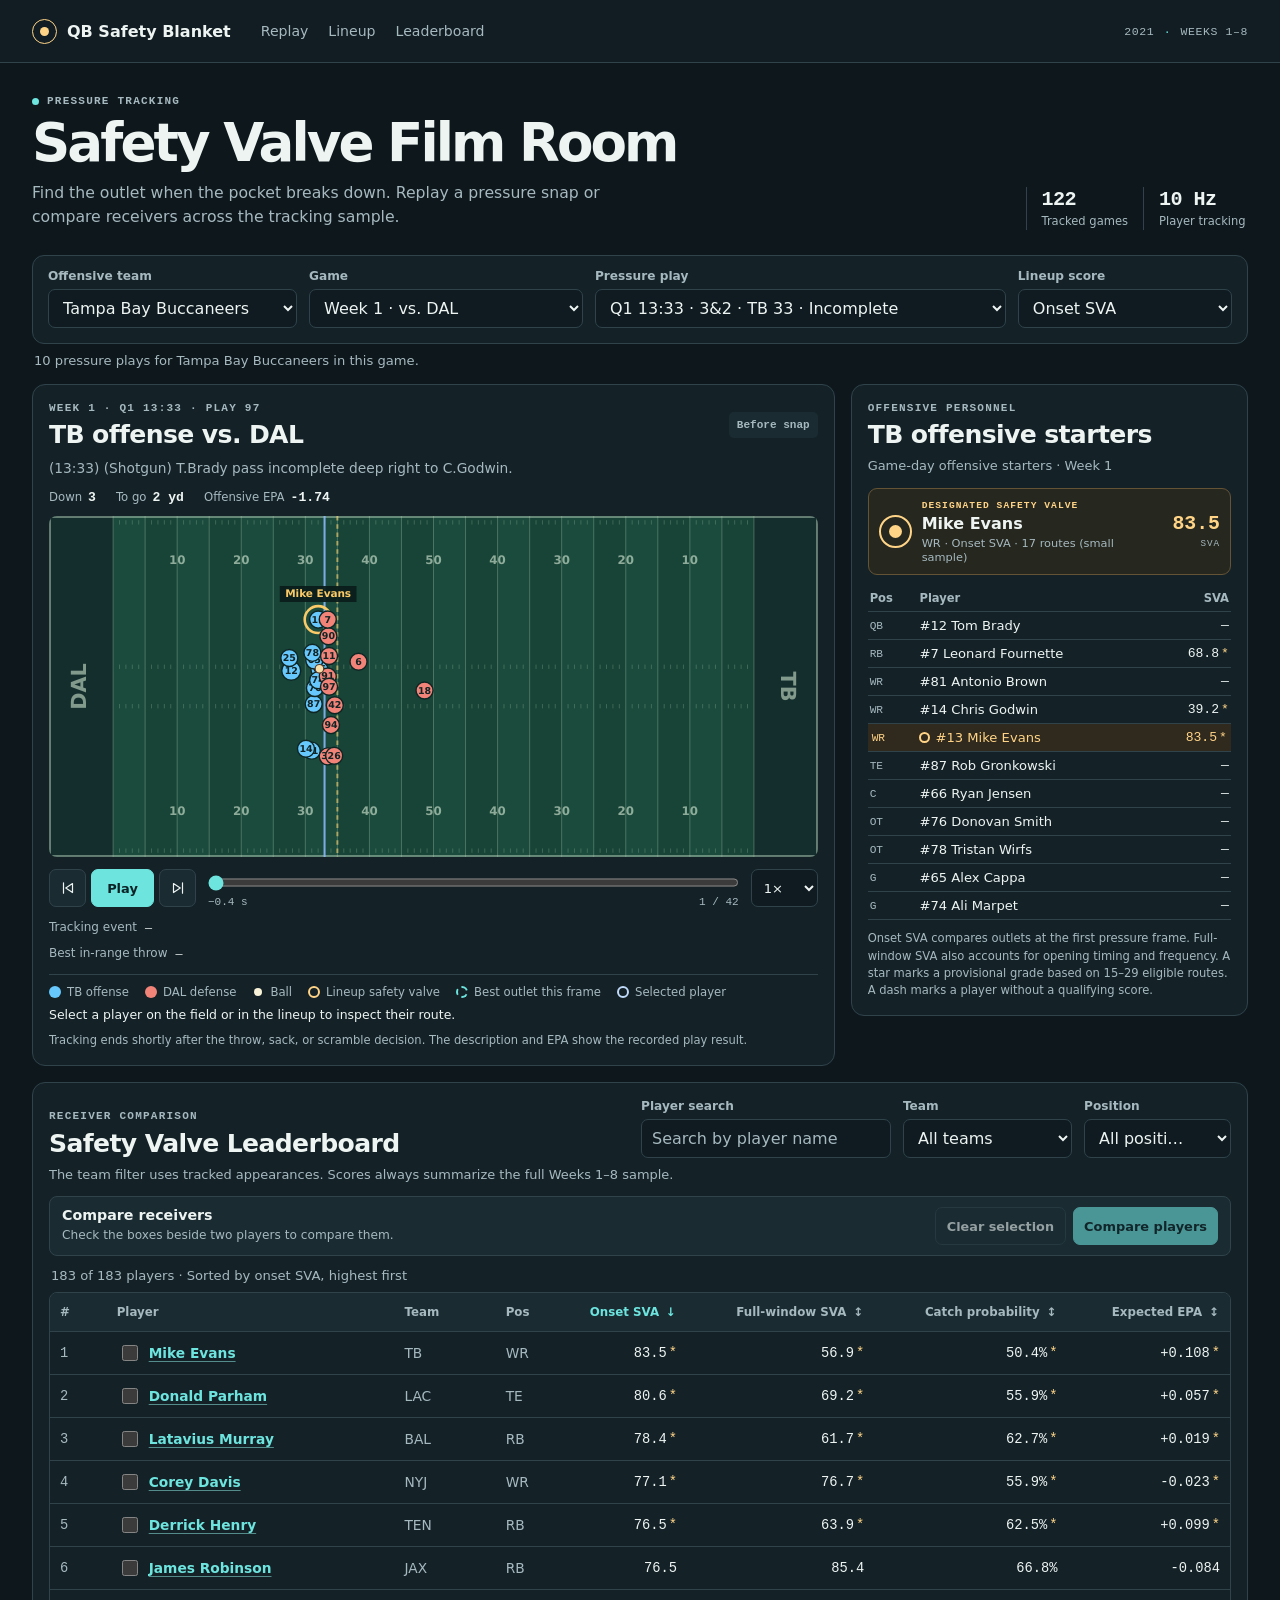
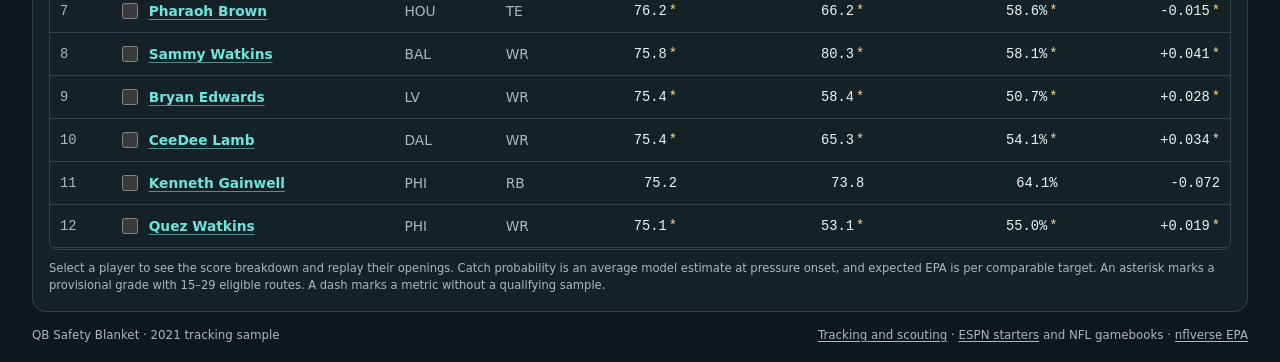
==== commit c8dcfaf8: "Add player search and SVA comparison" ====
--- a/docs/index.html
+++ b/docs/index.html
@@ -166,7 +166,11 @@
           <p class="eyebrow">Receiver comparison</p>
           <h2 id="leaderboard-title">Safety Valve Leaderboard</h2>
         </div>
-        <div class="leaderboard-controls" aria-label="Leaderboard filters">
+        <div class="leaderboard-controls" role="group" aria-label="Leaderboard filters">
+          <label class="select-field leaderboard-search-field" for="leaderboard-search">
+            <span>Player search</span>
+            <input id="leaderboard-search" type="search" placeholder="Search by player name" autocomplete="off" spellcheck="false" disabled>
+          </label>
           <label class="select-field" for="leaderboard-team">
             <span>Team</span>
             <select id="leaderboard-team" disabled><option value="">All teams</option></select>
@@ -178,6 +182,17 @@
         </div>
       </div>
       <p id="leaderboard-scope" class="lineup-note">The team filter uses tracked appearances. Scores always summarize the full Weeks 1–8 sample.</p>
+      <section class="leaderboard-compare-tray" aria-labelledby="leaderboard-compare-title">
+        <div>
+          <h3 id="leaderboard-compare-title">Compare receivers</h3>
+          <div id="leaderboard-selection" class="leaderboard-selection"></div>
+          <p id="leaderboard-compare-status" class="leaderboard-compare-status" role="status">Check the boxes beside two players to compare them.</p>
+        </div>
+        <div class="leaderboard-compare-actions">
+          <button id="leaderboard-clear" class="profile-close" type="button" disabled>Clear selection</button>
+          <button id="leaderboard-compare" class="play-button" type="button" aria-haspopup="dialog" aria-controls="player-comparison" disabled>Compare players</button>
+        </div>
+      </section>
       <p id="leaderboard-status" class="status" role="status">Loading the leaderboard…</p>
       <p class="leaderboard-scroll-tip">Scroll across the table to see all four metrics.</p>
       <div class="leaderboard-scroll" tabindex="0" role="region" aria-label="Scrollable leaderboard" aria-describedby="leaderboard-scope leaderboard-note">
@@ -225,6 +240,27 @@
       </div>
     </dialog>
 
+    <dialog id="player-comparison" class="player-profile player-comparison" aria-labelledby="comparison-title">
+      <header class="player-profile-header">
+        <div>
+          <p class="eyebrow">Receiver breakdowns</p>
+          <h2 id="comparison-title">Compare players</h2>
+        </div>
+        <form method="dialog">
+          <button id="comparison-close" class="profile-close" type="submit" autofocus>Close</button>
+        </form>
+      </header>
+      <div class="player-profile-content comparison-content" tabindex="0" role="region" aria-label="Side-by-side SVA breakdowns">
+        <p id="comparison-status" class="status" role="status"></p>
+        <table class="comparison-table" aria-describedby="comparison-note">
+          <caption class="visually-hidden">Side-by-side comparison of receiver grades and model breakdowns</caption>
+          <thead id="comparison-head"></thead>
+          <tbody id="comparison-rows"></tbody>
+        </table>
+        <p id="comparison-note" class="score-note">Lifts compare similar in-range opportunities. First openings are timed from pressure onset. A dash marks an unavailable metric. Grades and forecasts summarize the full Weeks 1–8 sample.</p>
+      </div>
+    </dialog>
+
     <footer class="footer">
       <span>QB Safety Blanket <span aria-hidden="true">·</span> 2021 tracking sample</span>
       <span><a href="https://github.com/ThompsonJamesBliss/nfl-big-data-bowl-regional-event-data" rel="noopener noreferrer">Tracking and scouting</a> · <a href="https://www.espn.com/nfl/scoreboard" rel="noopener noreferrer">ESPN starters</a> and NFL gamebooks · <a href="https://github.com/nflverse/nflverse-data/releases/tag/pbp" rel="noopener noreferrer">nflverse EPA</a></span>
--- a/docs/styles.css
+++ b/docs/styles.css
@@ -60,7 +60,7 @@
 }
 .select-field { min-width: 0; display: grid; gap: 6px; }
 .select-field > span { color: var(--muted); font-size: .76rem; font-weight: 650; }
-select {
+select, #leaderboard-search {
   min-width: 0;
   width: 100%;
   min-height: 39px;
@@ -71,7 +71,7 @@
   border-radius: 7px;
   text-overflow: ellipsis;
 }
-select:hover { border-color: #59727a; }
+select:hover, #leaderboard-search:hover { border-color: #59727a; }
 .status { color: var(--muted); font-size: .82rem; margin: 9px 2px; }
 .status:empty { display: none; }
 .status[data-state="error"], .status.error { color: #ffac9e; }
@@ -184,7 +184,38 @@
 .score-note { color: var(--muted); font-size: .72rem; line-height: 1.5; margin-top: 10px; }
 .leaderboard-panel { padding: 16px; margin-top: 16px; scroll-margin-top: 16px; }
 .leaderboard-top { align-items: end; }
-.leaderboard-controls { display: grid; grid-template-columns: minmax(0, 1.5fr) minmax(0, 1fr); gap: 12px; width: min(100%, 360px); }
+.leaderboard-controls { display: grid; grid-template-columns: minmax(0, 1.7fr) minmax(0, 1.15fr) minmax(0, 1fr); gap: 12px; width: min(64%, 590px); }
+#leaderboard-search { padding-right: 10px; }
+#leaderboard-search::placeholder { color: var(--muted); }
+.leaderboard-compare-tray {
+  display: flex;
+  flex-wrap: wrap;
+  align-items: center;
+  justify-content: space-between;
+  gap: 9px 16px;
+  margin: 12px 0;
+  padding: 10px 12px;
+  border: 1px solid var(--line);
+  border-radius: 8px;
+  background: var(--surface-raised);
+}
+.leaderboard-compare-tray h3 { margin: 0; font-size: .89rem; }
+.leaderboard-compare-status { margin-top: 4px; color: var(--muted); font-size: .76rem; line-height: 1.45; }
+.leaderboard-selection, .leaderboard-compare-actions { display: flex; flex-wrap: wrap; gap: 7px; }
+.leaderboard-selection:not(:empty) { margin-top: 6px; }
+.leaderboard-selection-chip {
+  display: inline-flex;
+  align-items: center;
+  gap: 7px;
+  min-height: 30px;
+  padding: 4px 8px;
+  border: 1px solid #538c8b;
+  border-radius: 5px;
+  background: var(--surface);
+  color: var(--aqua);
+  font-size: .76rem;
+}
+.leaderboard-selection-chip:hover { border-color: var(--aqua); }
 .leaderboard-scroll-tip { display: none; color: var(--muted); font-size: .75rem; margin-bottom: 6px; }
 .leaderboard-scroll { overflow: auto; max-height: min(62vh, 42rem); border: 1px solid var(--line); border-radius: 8px; }
 .leaderboard-table { border-spacing: 0; width: 100%; min-width: 710px; font-size: .86rem; }
@@ -193,6 +224,10 @@
 .leaderboard-table tbody tr:last-child > * { border-bottom: 0; }
 .leaderboard-table tbody tr:hover { background: var(--surface-raised); }
 .leaderboard-table tbody th { font-weight: 650; }
+.leaderboard-player-cell { display: flex; align-items: center; gap: 6px; }
+.leaderboard-compare-option { display: grid; place-items: center; flex: none; width: 26px; min-height: 26px; border-radius: 5px; cursor: pointer; }
+.leaderboard-compare-option:hover { background: var(--line); }
+.leaderboard-compare-option input { width: 16px; height: 16px; margin: 0; accent-color: var(--aqua); cursor: pointer; }
 .leaderboard-player { padding: 0; border: 0; background: none; color: var(--aqua); font: inherit; text-align: left; text-decoration: underline; text-decoration-color: #538c8b; text-underline-offset: 3px; }
 .leaderboard-player:hover { color: var(--text); text-decoration-color: currentColor; }
 .leaderboard-table tbody td:nth-child(1), .leaderboard-table tbody td:nth-child(3), .leaderboard-table tbody td:nth-child(4) { color: var(--muted); }
@@ -272,6 +307,30 @@
 .profile-play .play-description { margin-top: 3px; font-size: .76rem; }
 .profile-play-facts { margin-top: 4px; color: var(--muted); font-size: .72rem; line-height: 1.35; }
 .profile-replay-link { color: var(--aqua); text-decoration: none; }
+.player-comparison[open] { display: flex; flex-direction: column; overflow: hidden; }
+.player-comparison .player-profile-header { flex: none; }
+.comparison-content { overflow: auto; }
+.comparison-content:focus-visible { outline-offset: -3px; }
+.comparison-content .status { margin-top: 0; }
+.comparison-table {
+  width: 100%;
+  table-layout: fixed;
+  border: 1px solid var(--line);
+  border-radius: 8px;
+  border-spacing: 0;
+  text-align: left;
+  font-size: .83rem;
+}
+.comparison-table th, .comparison-table td { padding: 8px 10px; border-bottom: 1px solid var(--line); overflow-wrap: anywhere; }
+.comparison-table thead th { position: sticky; top: 0; z-index: 1; background: var(--surface-raised); vertical-align: top; }
+.comparison-table thead th:first-child { width: 40%; color: var(--muted); border-top-left-radius: 8px; }
+.comparison-table thead th:not(:first-child) { color: var(--aqua); }
+.comparison-table thead th:last-child { border-top-right-radius: 8px; }
+.comparison-table tbody tr:last-child > * { border-bottom: 0; }
+.comparison-table tbody th { color: var(--muted); font-weight: 500; }
+.comparison-table td { font-family: var(--mono); font-variant-numeric: tabular-nums; }
+.comparison-table small { display: block; margin-top: 3px; color: var(--muted); font: .72rem/1.35 "Segoe UI", system-ui, sans-serif; }
+.comparison-table .comparison-section th { background: var(--surface-raised); color: var(--text); font-weight: 650; }
 .footer { display: flex; justify-content: space-between; flex-wrap: wrap; gap: 6px 15px; padding: 16px 0 20px; color: var(--muted); font-size: .74rem; }
 .footer a { color: inherit; text-underline-offset: 2px; }
 
@@ -291,6 +350,8 @@
   .selectors { grid-template-columns: minmax(0, 1fr) minmax(0, 1fr); }
   .intro { padding-top: 24px; }
   .sample-note div { min-width: 87px; padding-inline: 9px; }
+  .leaderboard-top { align-items: start; flex-direction: column; }
+  .leaderboard-controls { width: 100%; }
   .leaderboard-scroll-tip { display: block; }
   .leaderboard-table thead th:nth-child(2), .leaderboard-table tbody th { position: sticky; left: 0; min-width: 138px; border-right: 1px solid var(--line); }
   .leaderboard-table thead th:nth-child(2) { z-index: 3; }
@@ -319,11 +380,13 @@
   .field-key { gap: 7px 10px; }
   .pressure-badge { max-width: 42%; white-space: normal; text-align: right; font-size: .61rem; }
   .leaderboard-panel { padding: 10px; }
-  .leaderboard-top { align-items: start; flex-direction: column; }
-  .leaderboard-controls { width: 100%; }
+  .leaderboard-controls { grid-template-columns: minmax(0, 1fr) minmax(0, 1fr); gap: 8px; }
+  .leaderboard-search-field { grid-column: 1 / -1; }
   .leaderboard-table th, .leaderboard-table td { padding-inline: 8px; }
   .player-profile { width: calc(100% - 20px); max-height: calc(100dvh - 20px); }
   .player-profile-header, .player-profile-content { padding: 12px; }
+  .comparison-table { font-size: .76rem; }
+  .comparison-table th, .comparison-table td { padding-inline: 6px; }
   .profile-scores { grid-template-columns: repeat(2, minmax(0, 1fr)); }
   .profile-breakdown, .profile-detail-wide .profile-detail-grid { grid-template-columns: 1fr; }
   .profile-play { align-items: flex-start; }
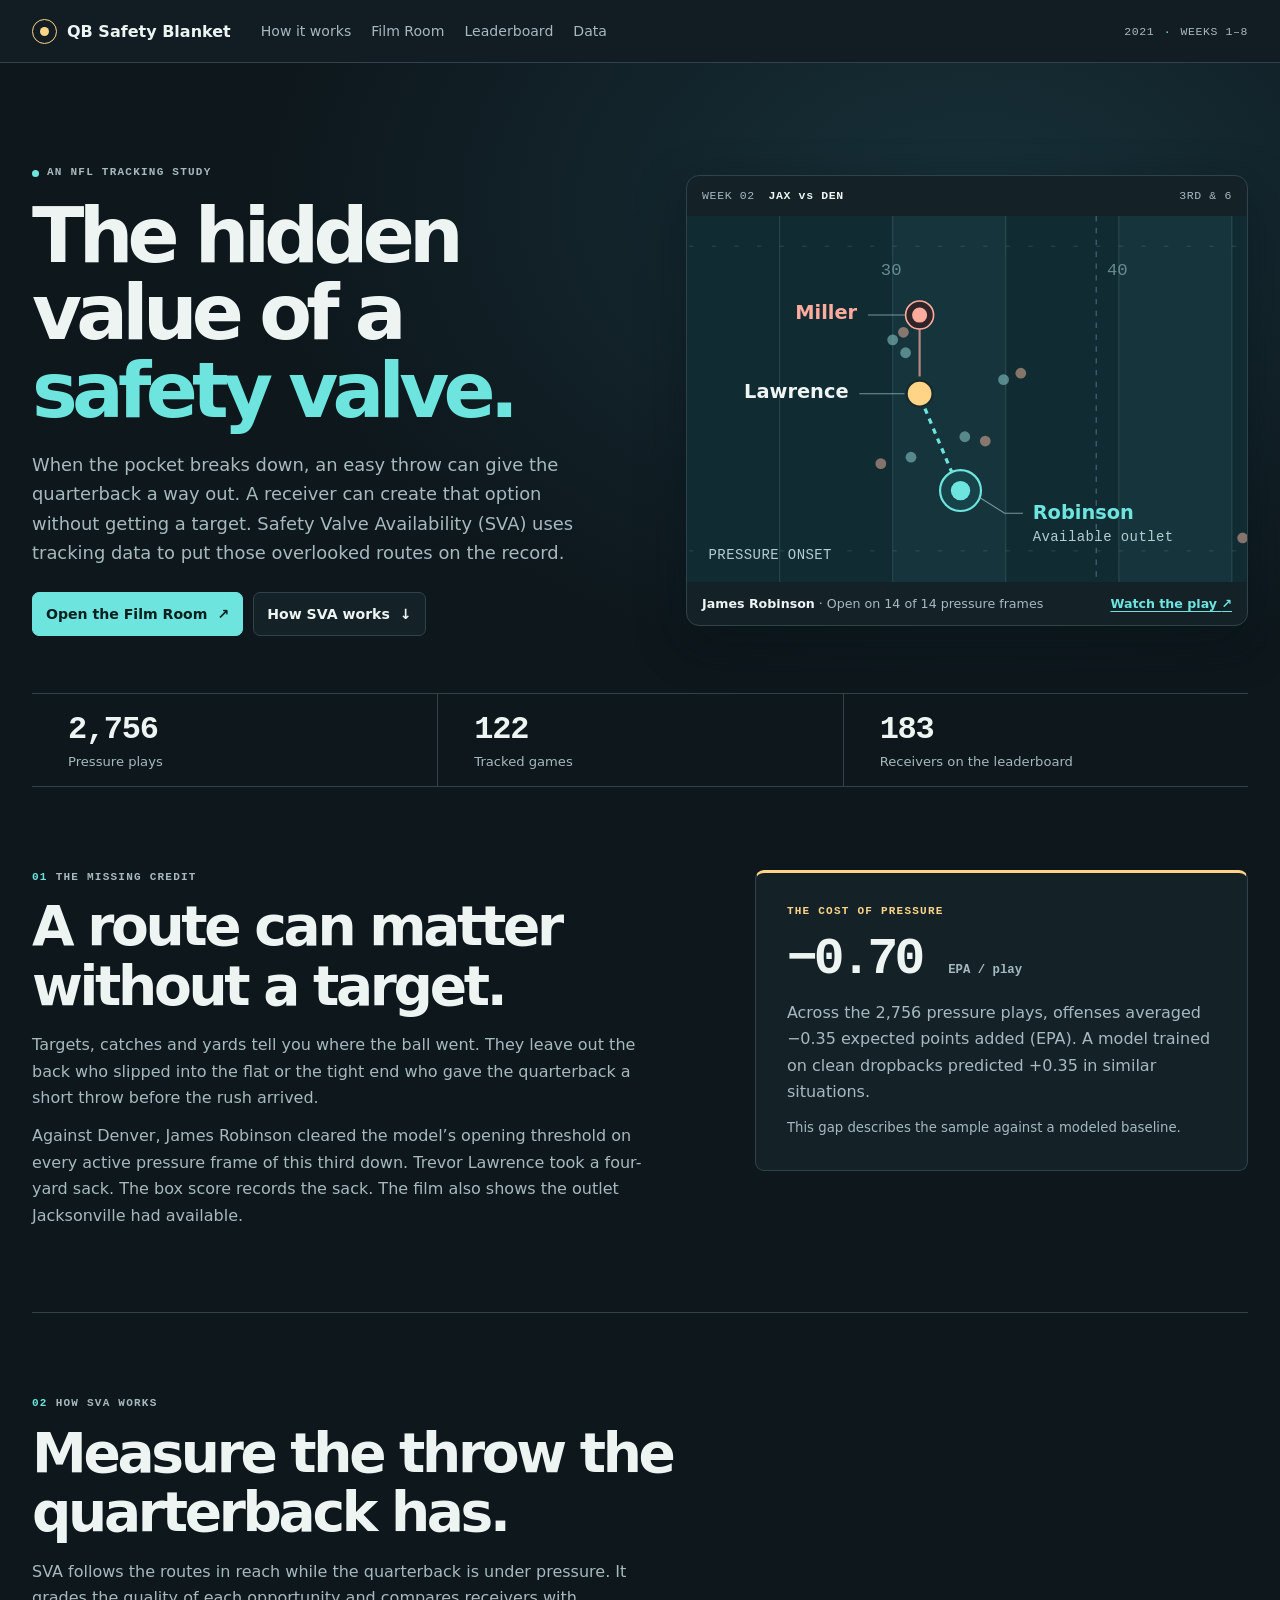
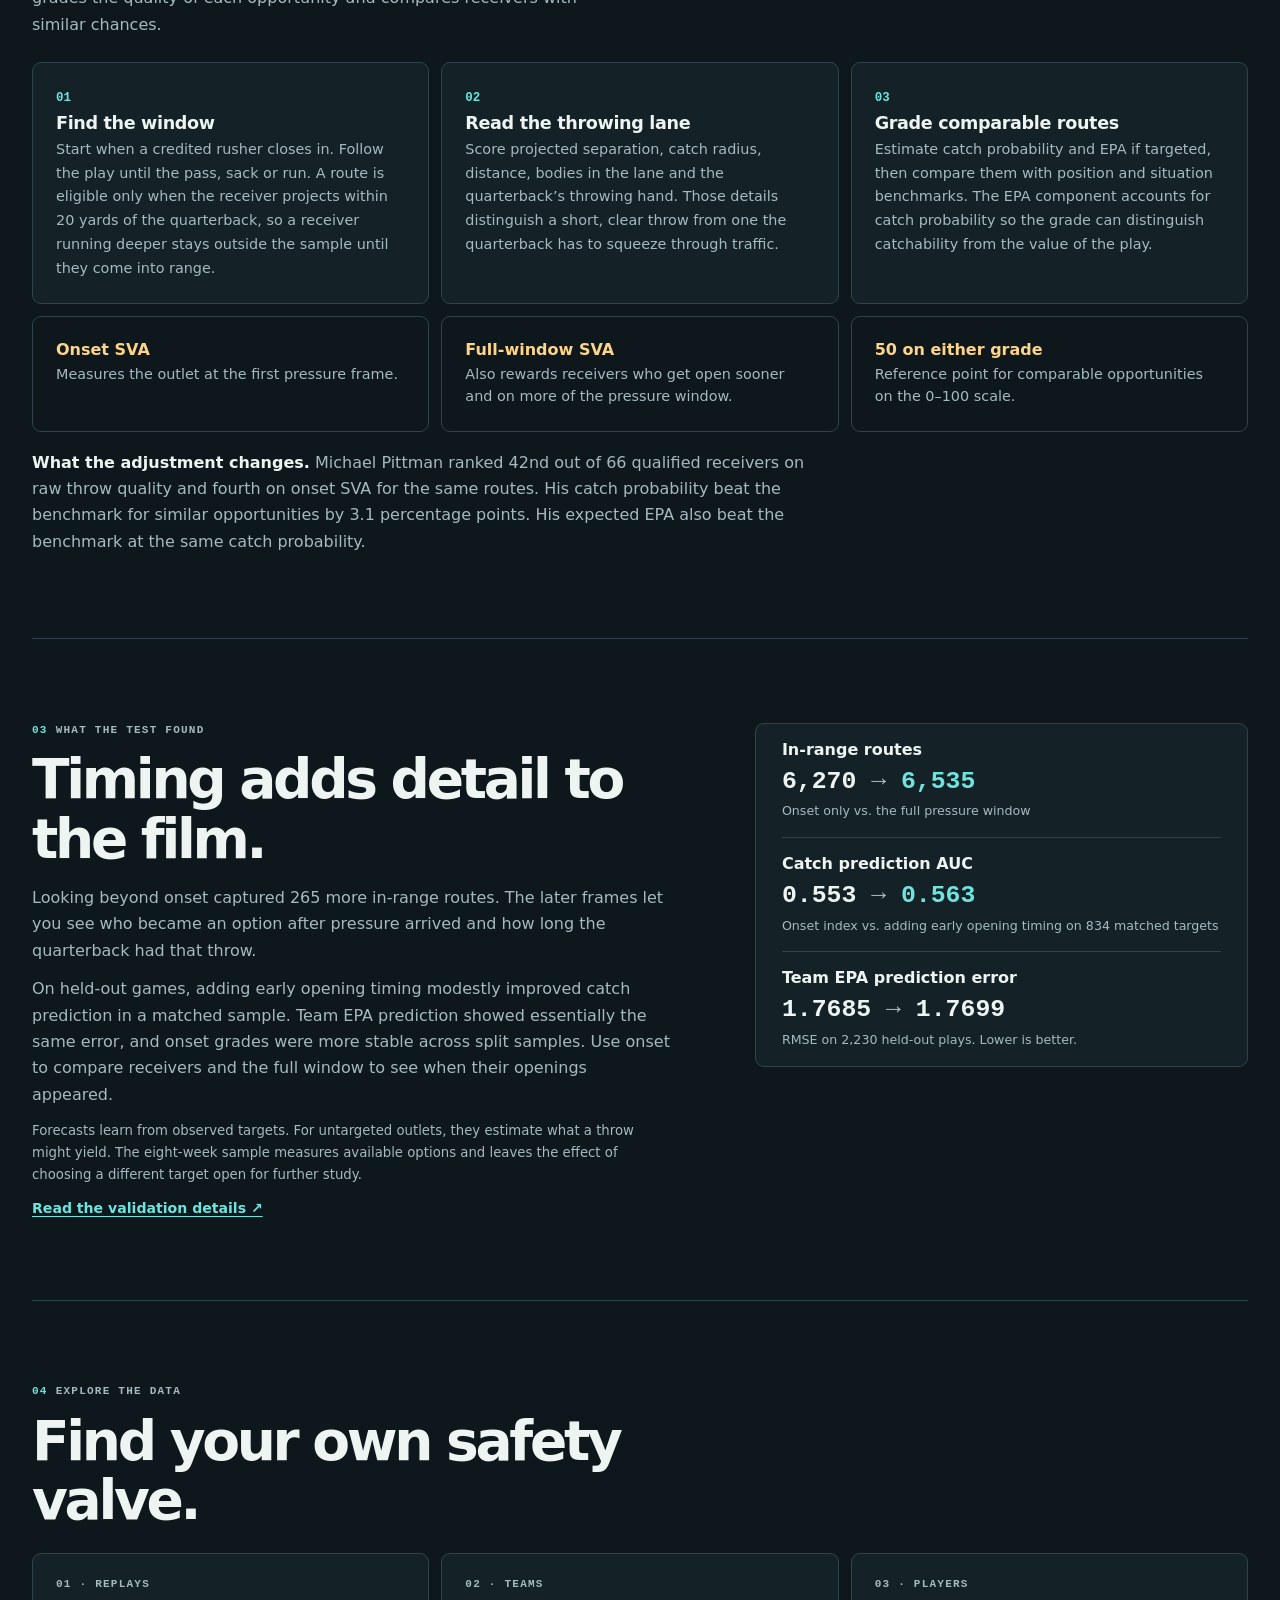
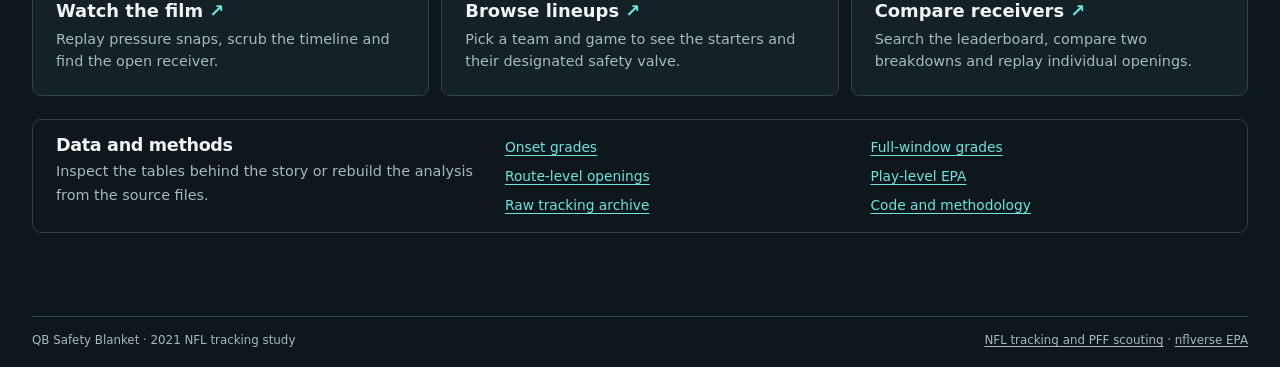
==== commit 6579fc37: "Tell the safety valve story on the site home page" ====
--- a/docs/index.html
+++ b/docs/index.html
@@ -4,266 +4,216 @@
   <meta charset="utf-8">
   <meta name="viewport" content="width=device-width, initial-scale=1">
   <meta name="color-scheme" content="dark">
-  <meta name="description" content="Watch 2021 NFL pressure plays and compare the receivers who give their quarterbacks a way out.">
-  <title>Safety Valve Film Room</title>
+  <meta name="description" content="See how NFL receivers create easy throws under pressure, even on plays where the ball goes elsewhere. Explore 2,756 pressure plays with Safety Valve Availability.">
+  <title>The Hidden Value of a Safety Valve | QB Safety Blanket</title>
+  <script src="./home-route.js"></script>
   <link rel="stylesheet" href="./styles.css">
-  <script type="module" src="./app.js"></script>
-  <script type="module" src="./leaderboard.js"></script>
+  <link rel="stylesheet" href="./story.css">
 </head>
-<body>
-  <a class="skip-link" href="#main">Skip to the film room</a>
+<body class="story">
+  <a class="skip-link" href="#main">Skip to the story</a>
   <header class="masthead">
     <div class="shell masthead-inner">
-      <a class="brand" href="./" aria-label="QB Safety Blanket home">
+      <a class="brand" href="./" aria-current="page">
         <span class="brand-mark" aria-hidden="true"><span></span></span>
         <span>QB Safety Blanket</span>
       </a>
-      <nav class="masthead-nav" aria-label="Film room sections">
-        <a href="#replay">Replay</a>
-        <a href="#lineup">Lineup</a>
-        <a href="#leaderboard">Leaderboard</a>
+      <nav class="masthead-nav" aria-label="Main navigation">
+        <a href="#method">How it works</a>
+        <a href="./film-room.html">Film Room</a>
+        <a href="./film-room.html#leaderboard">Leaderboard</a>
+        <a href="#explore">Data</a>
       </nav>
       <span class="season-tag">2021 <span>·</span> WEEKS 1–8</span>
     </div>
   </header>
 
-  <main id="main" class="shell">
-    <section class="intro" aria-labelledby="site-title">
+  <main id="main" class="shell story-main">
+    <section class="story-hero" aria-labelledby="story-title">
+      <div class="story-hero-copy">
+        <p class="eyebrow"><span class="live-dot" aria-hidden="true"></span> An NFL tracking study</p>
+        <h1 id="story-title">The hidden value of a <em>safety valve.</em></h1>
+        <p>When the pocket breaks down, an easy throw can give the quarterback a way out. A receiver can create that option without getting a target. Safety Valve Availability (SVA) uses tracking data to put those overlooked routes on the record.</p>
+        <div class="story-actions">
+          <a class="story-button story-button-primary" href="./film-room.html">Open the Film Room <span aria-hidden="true">↗</span></a>
+          <a class="story-button" href="#method">How SVA works <span aria-hidden="true">↓</span></a>
+        </div>
+      </div>
+
+      <figure class="story-film">
+        <div class="story-film-meta">
+          <span>WEEK 02 <b>JAX vs DEN</b></span>
+          <span>3RD &amp; 6</span>
+        </div>
+        <svg class="story-field" viewBox="0 0 520 340" role="img" aria-labelledby="field-title field-desc">
+          <title id="field-title">James Robinson’s opening at pressure onset</title>
+          <desc id="field-desc">A cropped tracking frame. Von Miller closes in on Trevor Lawrence. James Robinson is available on the other side of Lawrence, about five yards away. Lawrence ultimately takes a sack.</desc>
+          <defs>
+            <pattern id="field-hashes" width="21" height="340" patternUnits="userSpaceOnUse" x="2">
+              <path d="M0 28h4 M0 311h4" class="field-gridline"/>
+            </pattern>
+          </defs>
+          <rect width="520" height="340" class="field-base"/>
+          <rect x="191" width="105" height="340" class="field-band"/>
+          <rect x="401" width="105" height="340" class="field-band"/>
+          <rect width="520" height="340" fill="url(#field-hashes)"/>
+          <path d="M86 0v340 M191 0v340 M296 0v340 M401 0v340 M506 0v340" class="field-gridline"/>
+          <path d="M380 0v340" class="field-scrimmage"/>
+          <text x="180" y="55" class="field-yard">30</text>
+          <text x="390" y="55" class="field-yard">40</text>
+          <g class="field-offense">
+            <circle cx="294" cy="152" r="5"/>
+            <circle cx="258" cy="205" r="5"/>
+            <circle cx="208" cy="224" r="5"/>
+            <circle cx="191" cy="115" r="5"/>
+            <circle cx="203" cy="127" r="5"/>
+          </g>
+          <g class="field-defense">
+            <circle cx="516" cy="299" r="5"/>
+            <circle cx="310" cy="146" r="5"/>
+            <circle cx="277" cy="209" r="5"/>
+            <circle cx="201" cy="108" r="5"/>
+            <circle cx="180" cy="230" r="5"/>
+          </g>
+          <path d="M216 105v44" class="field-pressure-line"/>
+          <path d="M221 179l27 64" class="field-outlet-line"/>
+          <circle cx="216" cy="92" r="13" class="field-pressure-ring"/>
+          <circle cx="216" cy="92" r="7" class="field-pressure-dot"/>
+          <circle cx="216" cy="165" r="12" class="field-quarterback"/>
+          <circle cx="254" cy="255" r="19" class="field-outlet-ring"/>
+          <circle cx="254" cy="255" r="9" class="field-outlet-dot"/>
+          <path d="M203 92h-35 M202 165h-42 M271 261l24 15h17" class="field-callout"/>
+          <text x="158" y="96" text-anchor="end" class="field-label field-pressure-label">Miller</text>
+          <text x="150" y="169" text-anchor="end" class="field-label">Lawrence</text>
+          <text x="321" y="281" class="field-label field-outlet-label">Robinson</text>
+          <text x="321" y="302" class="field-sub">Available outlet</text>
+          <text x="20" y="319" class="field-sub">PRESSURE ONSET</text>
+        </svg>
+        <figcaption class="story-film-caption">
+          <span><strong>James Robinson</strong> · Open on 14 of 14 pressure frames</span>
+          <a href="./film-room.html?team=JAX&amp;game=2021091904&amp;play=2261&amp;player=52733&amp;open=1#replay">Watch the play <span aria-hidden="true">↗</span></a>
+        </figcaption>
+      </figure>
+    </section>
+
+    <dl class="story-sample" aria-label="2021 NFL tracking sample">
+      <div><dt>Pressure plays</dt><dd>2,756</dd></div>
+      <div><dt>Tracked games</dt><dd>122</dd></div>
+      <div><dt>Receivers on the leaderboard</dt><dd>183</dd></div>
+    </dl>
+
+    <section class="story-section story-split" aria-labelledby="why-title">
       <div>
-        <p class="eyebrow"><span class="live-dot" aria-hidden="true"></span> Pressure tracking</p>
-        <h1 id="site-title">Safety Valve Film Room</h1>
-        <p class="intro-copy">Find the outlet when the pocket breaks down. Replay a pressure snap or compare receivers across the tracking sample.</p>
-      </div>
-      <div class="sample-note" aria-label="122 tracked games at 10 frames per second">
-        <div><strong>122</strong><span>Tracked games</span></div>
-        <div><strong>10 Hz</strong><span>Player tracking</span></div>
-      </div>
-    </section>
-
-    <section class="selectors" aria-label="Choose a team, game, play, and score">
-      <label class="select-field" for="team-select">
-        <span>Offensive team</span>
-        <select id="team-select"><option>Loading teams…</option></select>
-      </label>
-      <label class="select-field" for="game-select">
-        <span>Game</span>
-        <select id="game-select"><option>Select a team</option></select>
-      </label>
-      <label class="select-field select-play" for="play-select">
-        <span>Pressure play</span>
-        <select id="play-select"><option>Select a game</option></select>
-      </label>
-      <label class="select-field select-model" for="model-select">
-        <span>Lineup score</span>
-        <select id="model-select">
-          <option value="onset">Onset SVA</option>
-          <option value="temporal">Full-window SVA</option>
-        </select>
-      </label>
-    </section>
-    <p id="status" class="status" role="status">Loading the play library…</p>
-    <noscript><p class="status">Enable JavaScript to browse the lineup and replay tracking frames.</p></noscript>
-
-    <div class="film-grid">
-      <section id="replay" class="panel replay-panel" aria-labelledby="play-title">
-        <div class="panel-top">
-          <div>
-            <p id="play-week" class="eyebrow">Film replay</p>
-            <h2 id="play-title">Pressure replay</h2>
-          </div>
-          <span id="pressure-label" class="pressure-badge">Awaiting tracking</span>
-        </div>
-        <p id="play-description" class="play-description">Choose a play to see the tracking and available outlets.</p>
-        <dl class="play-facts">
-          <div><dt>Down</dt><dd id="play-down">—</dd></div>
-          <div><dt>To go</dt><dd id="play-distance">—</dd></div>
-          <div><dt>Offensive EPA</dt><dd id="play-epa">—</dd></div>
-        </dl>
-
-        <div class="field-stage">
-          <canvas id="field-canvas" width="1200" height="533" role="img" aria-label="Animated football field with offensive and defensive players, the ball, and safety valve markers.">
-            Your browser does not support the football field canvas. The play description, timing, and lineup are available as text.
-          </canvas>
-        </div>
-
-        <div class="playback">
-          <div class="transport" role="group" aria-label="Playback">
-            <button id="step-back" type="button" class="icon-button" aria-label="Step back one frame" title="Step back one frame">
-              <svg viewBox="0 0 24 24" aria-hidden="true"><path d="M6 5v14m12-13-9 6 9 6z"/></svg>
-            </button>
-            <button id="play-toggle" type="button" class="play-button" aria-label="Play or pause replay">Play</button>
-            <button id="step-forward" type="button" class="icon-button" aria-label="Step forward one frame" title="Step forward one frame">
-              <svg viewBox="0 0 24 24" aria-hidden="true"><path d="M18 5v14M6 6l9 6-9 6z"/></svg>
-            </button>
-          </div>
-          <div class="scrubber">
-            <label class="visually-hidden" for="timeline">Replay timeline</label>
-            <input id="timeline" type="range" min="0" max="0" value="0" step="1">
-            <div class="scrub-labels"><span id="time-label">0.0 s</span><span id="frame-label">Frame —</span></div>
-          </div>
-          <label class="speed-field" for="speed-select">
-            <span class="visually-hidden">Playback speed</span>
-            <select id="speed-select">
-              <option value="0.5">0.5×</option>
-              <option value="1" selected>1×</option>
-              <option value="1.5">1.5×</option>
-              <option value="2">2×</option>
-            </select>
-          </label>
-        </div>
-        <div class="frame-detail"><span>Tracking event</span><span id="event-label">—</span></div>
-        <div class="frame-detail"><span>Best in-range throw</span><span id="frame-outlet">—</span></div>
-        <ul class="field-key" aria-label="Field marker legend">
-          <li><span class="marker marker-offense" aria-hidden="true"></span><span id="offense-label">Offense</span></li>
-          <li><span class="marker marker-defense" aria-hidden="true"></span><span id="defense-label">Defense</span></li>
-          <li><span class="marker marker-ball" aria-hidden="true"></span>Ball</li>
-          <li><span class="marker marker-valve" aria-hidden="true"></span>Lineup safety valve</li>
-          <li><span class="marker marker-best" aria-hidden="true"></span>Best outlet this frame</li>
-          <li><span class="marker marker-selected" aria-hidden="true"></span>Selected player</li>
+        <p class="eyebrow"><span>01</span> The missing credit</p>
+        <h2 id="why-title">A route can matter without a target.</h2>
+        <p>Targets, catches and yards tell you where the ball went. They leave out the back who slipped into the flat or the tight end who gave the quarterback a short throw before the rush arrived.</p>
+        <p>Against Denver, James Robinson cleared the model’s opening threshold on every active pressure frame of this third down. Trevor Lawrence took a four-yard sack. The box score records the sack. The film also shows the outlet Jacksonville had available.</p>
+      </div>
+      <aside class="story-stat-panel" aria-labelledby="pressure-cost">
+        <p class="eyebrow" id="pressure-cost">The cost of pressure</p>
+        <p class="story-large-stat">−0.70 <span>EPA / play</span></p>
+        <p>Across the 2,756 pressure plays, offenses averaged −0.35 expected points added (EPA). A model trained on clean dropbacks predicted +0.35 in similar situations.</p>
+        <p class="story-note">This gap describes the sample against a modeled baseline.</p>
+      </aside>
+    </section>
+
+    <section id="method" class="story-section" aria-labelledby="method-title">
+      <div class="story-section-intro">
+        <p class="eyebrow"><span>02</span> How SVA works</p>
+        <h2 id="method-title">Measure the throw the quarterback has.</h2>
+        <p>SVA follows the routes in reach while the quarterback is under pressure. It grades the quality of each opportunity and compares receivers with similar chances.</p>
+      </div>
+      <ol class="story-steps">
+        <li>
+          <span class="story-step-number" aria-hidden="true">01</span>
+          <h3>Find the window</h3>
+          <p>Start when a credited rusher closes in. Follow the play until the pass, sack or run. A route is eligible only when the receiver projects within 20 yards of the quarterback, so a receiver running deeper stays outside the sample until they come into range.</p>
+        </li>
+        <li>
+          <span class="story-step-number" aria-hidden="true">02</span>
+          <h3>Read the throwing lane</h3>
+          <p>Score projected separation, catch radius, distance, bodies in the lane and the quarterback’s throwing hand. Those details distinguish a short, clear throw from one the quarterback has to squeeze through traffic.</p>
+        </li>
+        <li>
+          <span class="story-step-number" aria-hidden="true">03</span>
+          <h3>Grade comparable routes</h3>
+          <p>Estimate catch probability and EPA if targeted, then compare them with position and situation benchmarks. The EPA component accounts for catch probability so the grade can distinguish catchability from the value of the play.</p>
+        </li>
+      </ol>
+      <dl class="story-score-strip">
+        <div><dt>Onset SVA</dt><dd>Measures the outlet at the first pressure frame.</dd></div>
+        <div><dt>Full-window SVA</dt><dd>Also rewards receivers who get open sooner and on more of the pressure window.</dd></div>
+        <div><dt>50 on either grade</dt><dd>Reference point for comparable opportunities on the 0–100 scale.</dd></div>
+      </dl>
+      <p class="story-case"><strong>What the adjustment changes.</strong> Michael Pittman ranked 42nd out of 66 qualified receivers on raw throw quality and fourth on onset SVA for the same routes. His catch probability beat the benchmark for similar opportunities by 3.1 percentage points. His expected EPA also beat the benchmark at the same catch probability.</p>
+    </section>
+
+    <section class="story-section story-split story-results" aria-labelledby="evidence-title">
+      <div>
+        <p class="eyebrow"><span>03</span> What the test found</p>
+        <h2 id="evidence-title">Timing adds detail to the film.</h2>
+        <p>Looking beyond onset captured 265 more in-range routes. The later frames let you see who became an option after pressure arrived and how long the quarterback had that throw.</p>
+        <p>On held-out games, adding early opening timing modestly improved catch prediction in a matched sample. Team EPA prediction showed essentially the same error, and onset grades were more stable across split samples. Use onset to compare receivers and the full window to see when their openings appeared.</p>
+        <p class="story-note">Forecasts learn from observed targets. For untargeted outlets, they estimate what a throw might yield. The eight-week sample measures available options and leaves the effect of choosing a different target open for further study.</p>
+        <a class="story-text-link" href="https://github.com/EthanFeld/SafetyValveAvailability#validation-and-interpretation">Read the validation details <span aria-hidden="true">↗</span></a>
+      </div>
+      <dl class="story-evidence">
+        <div>
+          <dt>In-range routes</dt>
+          <dd><span>6,270</span><span class="story-arrow"> → </span><strong>6,535</strong><small>Onset only vs. the full pressure window</small></dd>
+        </div>
+        <div>
+          <dt>Catch prediction AUC</dt>
+          <dd><span>0.553</span><span class="story-arrow"> → </span><strong>0.563</strong><small>Onset index vs. adding early opening timing on 834 matched targets</small></dd>
+        </div>
+        <div>
+          <dt>Team EPA prediction error</dt>
+          <dd><span>1.7685</span><span class="story-arrow"> → </span><strong>1.7699</strong><small>RMSE on 2,230 held-out plays. Lower is better.</small></dd>
+        </div>
+      </dl>
+    </section>
+
+    <section id="explore" class="story-section story-explore" aria-labelledby="explore-title">
+      <div class="story-section-intro">
+        <p class="eyebrow"><span>04</span> Explore the data</p>
+        <h2 id="explore-title">Find your own safety valve.</h2>
+      </div>
+      <div class="story-destinations">
+        <a href="./film-room.html#replay">
+          <span class="eyebrow">01 · Replays</span>
+          <strong>Watch the film <span aria-hidden="true">↗</span></strong>
+          <span>Replay pressure snaps, scrub the timeline and find the open receiver.</span>
+        </a>
+        <a href="./film-room.html#lineup">
+          <span class="eyebrow">02 · Teams</span>
+          <strong>Browse lineups <span aria-hidden="true">↗</span></strong>
+          <span>Pick a team and game to see the starters and their designated safety valve.</span>
+        </a>
+        <a href="./film-room.html#leaderboard">
+          <span class="eyebrow">03 · Players</span>
+          <strong>Compare receivers <span aria-hidden="true">↗</span></strong>
+          <span>Search the leaderboard, compare two breakdowns and replay individual openings.</span>
+        </a>
+      </div>
+      <div class="story-data">
+        <div>
+          <h3>Data and methods</h3>
+          <p>Inspect the tables behind the story or rebuild the analysis from the source files.</p>
+        </div>
+        <ul>
+          <li><a href="https://github.com/EthanFeld/SafetyValveAvailability/blob/main/sva_context_leaderboard.csv">Onset grades</a></li>
+          <li><a href="https://github.com/EthanFeld/SafetyValveAvailability/blob/main/sva_temporal_leaderboard.csv">Full-window grades</a></li>
+          <li><a href="https://github.com/EthanFeld/SafetyValveAvailability/blob/main/sva_temporal_routes.csv">Route-level openings</a></li>
+          <li><a href="https://github.com/EthanFeld/SafetyValveAvailability/blob/main/sva_epa_plays.csv">Play-level EPA</a></li>
+          <li><a href="https://github.com/EthanFeld/SafetyValveAvailability/releases/tag/data-2021">Raw tracking archive</a></li>
+          <li><a href="https://github.com/EthanFeld/SafetyValveAvailability">Code and methodology</a></li>
         </ul>
-        <p id="selected-player" class="selected-player" aria-live="polite"></p>
-        <p class="score-note">Tracking ends shortly after the throw, sack, or scramble decision. The description and EPA show the recorded play result.</p>
-      </section>
-
-      <section id="lineup" class="panel lineup-panel" aria-labelledby="lineup-title">
-        <div class="panel-top lineup-top">
-          <div>
-            <p class="eyebrow">Offensive personnel</p>
-            <h2 id="lineup-title">Game lineup</h2>
-          </div>
-        </div>
-        <p id="lineup-note" class="lineup-note">Select a game to see the offensive lineup and available receiver scores.</p>
-
-        <div class="designated">
-          <span class="designated-mark" aria-hidden="true"><span></span></span>
-          <div class="designated-copy">
-            <p class="eyebrow">Designated safety valve</p>
-            <p id="valve-name" class="valve-name">Awaiting lineup</p>
-            <p id="valve-position" class="valve-position"></p>
-          </div>
-          <div class="designated-score">
-            <strong id="valve-score">—</strong>
-            <span>SVA</span>
-          </div>
-        </div>
-
-        <table class="lineup-table">
-          <caption class="visually-hidden">Offensive lineup and player Safety Valve Availability scores</caption>
-          <thead>
-            <tr><th scope="col">Pos</th><th scope="col">Player</th><th scope="col">SVA</th></tr>
-          </thead>
-          <tbody id="lineup-rows">
-            <tr><td colspan="3" class="empty-lineup">Select a game to load its lineup.</td></tr>
-          </tbody>
-        </table>
-        <p class="score-note">Onset SVA compares outlets at the first pressure frame. Full-window SVA also accounts for opening timing and frequency. A star marks a provisional grade based on 15–29 eligible routes. A dash marks a player without a qualifying score.</p>
-      </section>
-    </div>
-
-    <section id="leaderboard" class="panel leaderboard-panel" aria-labelledby="leaderboard-title">
-      <div class="panel-top leaderboard-top">
-        <div>
-          <p class="eyebrow">Receiver comparison</p>
-          <h2 id="leaderboard-title">Safety Valve Leaderboard</h2>
-        </div>
-        <div class="leaderboard-controls" role="group" aria-label="Leaderboard filters">
-          <label class="select-field leaderboard-search-field" for="leaderboard-search">
-            <span>Player search</span>
-            <input id="leaderboard-search" type="search" placeholder="Search by player name" autocomplete="off" spellcheck="false" disabled>
-          </label>
-          <label class="select-field" for="leaderboard-team">
-            <span>Team</span>
-            <select id="leaderboard-team" disabled><option value="">All teams</option></select>
-          </label>
-          <label class="select-field" for="leaderboard-position">
-            <span>Position</span>
-            <select id="leaderboard-position" disabled><option value="">All positions</option></select>
-          </label>
-        </div>
-      </div>
-      <p id="leaderboard-scope" class="lineup-note">The team filter uses tracked appearances. Scores always summarize the full Weeks 1–8 sample.</p>
-      <section class="leaderboard-compare-tray" aria-labelledby="leaderboard-compare-title">
-        <div>
-          <h3 id="leaderboard-compare-title">Compare receivers</h3>
-          <div id="leaderboard-selection" class="leaderboard-selection"></div>
-          <p id="leaderboard-compare-status" class="leaderboard-compare-status" role="status">Check the boxes beside two players to compare them.</p>
-        </div>
-        <div class="leaderboard-compare-actions">
-          <button id="leaderboard-clear" class="profile-close" type="button" disabled>Clear selection</button>
-          <button id="leaderboard-compare" class="play-button" type="button" aria-haspopup="dialog" aria-controls="player-comparison" disabled>Compare players</button>
-        </div>
-      </section>
-      <p id="leaderboard-status" class="status" role="status">Loading the leaderboard…</p>
-      <p class="leaderboard-scroll-tip">Scroll across the table to see all four metrics.</p>
-      <div class="leaderboard-scroll" tabindex="0" role="region" aria-label="Scrollable leaderboard" aria-describedby="leaderboard-scope leaderboard-note">
-        <table class="leaderboard-table">
-          <caption class="visually-hidden">Receiver metrics. Rank follows the selected sort and filters.</caption>
-          <thead>
-            <tr>
-              <th scope="col" aria-label="Rank">#</th>
-              <th scope="col">Player</th>
-              <th scope="col">Team</th>
-              <th scope="col">Pos</th>
-              <th scope="col" aria-sort="descending"><button type="button" data-sort="onset" disabled>Onset SVA <span aria-hidden="true"></span></button></th>
-              <th scope="col"><button type="button" data-sort="temporal" disabled>Full-window SVA <span aria-hidden="true"></span></button></th>
-              <th scope="col"><button type="button" data-sort="catchProbability" disabled>Catch probability <span aria-hidden="true"></span></button></th>
-              <th scope="col"><button type="button" data-sort="expectedEpa" disabled>Expected EPA <span aria-hidden="true"></span></button></th>
-            </tr>
-          </thead>
-          <tbody id="leaderboard-rows">
-            <tr><td colspan="8" class="empty-lineup">Loading receiver scores…</td></tr>
-          </tbody>
-        </table>
-      </div>
-      <p id="leaderboard-note" class="score-note">Select a player to see the score breakdown and replay their openings. Catch probability is an average model estimate at pressure onset, and expected EPA is per comparable target. An asterisk marks a provisional grade with 15–29 eligible routes. A dash marks a metric without a qualifying sample.</p>
-    </section>
-
-    <dialog id="player-profile" class="player-profile" aria-labelledby="player-profile-title">
-      <header class="player-profile-header">
-        <div>
-          <p id="player-profile-teams" class="eyebrow">Receiver profile</p>
-          <h2 id="player-profile-title">Player profile</h2>
-        </div>
-        <form method="dialog">
-          <button id="player-profile-close" class="profile-close" type="submit" autofocus>Close</button>
-        </form>
-      </header>
-      <div class="player-profile-content">
-        <dl id="player-profile-scores" class="profile-scores" aria-label="Leaderboard scores"></dl>
-        <p id="player-profile-status" class="status" role="status"></p>
-        <div id="player-profile-breakdown" class="profile-breakdown"></div>
-        <section aria-labelledby="player-profile-plays-title" class="profile-replays">
-          <h3 id="player-profile-plays-title">Open under pressure</h3>
-          <p class="score-note">Each replay opens at the first frame where this receiver met the in-range throw-quality threshold under pressure.</p>
-          <ul id="player-profile-plays" class="profile-play-list"></ul>
-        </section>
-      </div>
-    </dialog>
-
-    <dialog id="player-comparison" class="player-profile player-comparison" aria-labelledby="comparison-title">
-      <header class="player-profile-header">
-        <div>
-          <p class="eyebrow">Receiver breakdowns</p>
-          <h2 id="comparison-title">Compare players</h2>
-        </div>
-        <form method="dialog">
-          <button id="comparison-close" class="profile-close" type="submit" autofocus>Close</button>
-        </form>
-      </header>
-      <div class="player-profile-content comparison-content" tabindex="0" role="region" aria-label="Side-by-side SVA breakdowns">
-        <p id="comparison-status" class="status" role="status"></p>
-        <table class="comparison-table" aria-describedby="comparison-note">
-          <caption class="visually-hidden">Side-by-side comparison of receiver grades and model breakdowns</caption>
-          <thead id="comparison-head"></thead>
-          <tbody id="comparison-rows"></tbody>
-        </table>
-        <p id="comparison-note" class="score-note">Lifts compare similar in-range opportunities. First openings are timed from pressure onset. A dash marks an unavailable metric. Grades and forecasts summarize the full Weeks 1–8 sample.</p>
-      </div>
-    </dialog>
+      </div>
+    </section>
 
     <footer class="footer">
-      <span>QB Safety Blanket <span aria-hidden="true">·</span> 2021 tracking sample</span>
-      <span><a href="https://github.com/ThompsonJamesBliss/nfl-big-data-bowl-regional-event-data" rel="noopener noreferrer">Tracking and scouting</a> · <a href="https://www.espn.com/nfl/scoreboard" rel="noopener noreferrer">ESPN starters</a> and NFL gamebooks · <a href="https://github.com/nflverse/nflverse-data/releases/tag/pbp" rel="noopener noreferrer">nflverse EPA</a></span>
+      <span>QB Safety Blanket <span aria-hidden="true">·</span> 2021 NFL tracking study</span>
+      <span><a href="https://github.com/ThompsonJamesBliss/nfl-big-data-bowl-regional-event-data">NFL tracking and PFF scouting</a> · <a href="https://github.com/nflverse/nflverse-data/releases/tag/pbp">nflverse EPA</a></span>
     </footer>
   </main>
 </body>
--- a/docs/story.css
+++ b/docs/story.css
@@ -0,0 +1,222 @@
+.story {
+  background: radial-gradient(ellipse 720px 480px at 76% 205px, #173038 0%, transparent 100%);
+}
+.story .shell { max-width: 1240px; }
+.story-main { --story-section-space: clamp(40px, 6.5vw, 92px); }
+.story-hero {
+  display: grid;
+  grid-template-columns: minmax(0, 1.05fr) minmax(0, 1fr);
+  align-items: center;
+  gap: clamp(28px, 5vw, 78px);
+  padding: clamp(46px, 8vw, 110px) 0 clamp(28px, 4.5vw, 62px);
+}
+.story-hero h1 {
+  max-width: 12ch;
+  margin: 16px 0 20px;
+  font-size: clamp(3rem, 6vw, 5.6rem);
+  font-weight: 750;
+  letter-spacing: -.075em;
+  line-height: 1.01;
+}
+.story-hero h1 em { color: var(--aqua); font-style: normal; }
+.story-hero-copy > p:not(.eyebrow) {
+  max-width: 48ch;
+  color: var(--muted);
+  font-size: clamp(1rem, 1.4vw, 1.18rem);
+  line-height: 1.65;
+}
+.story-actions { display: flex; flex-wrap: wrap; gap: 10px; margin-top: 24px; }
+.story-button {
+  display: inline-flex;
+  align-items: center;
+  gap: 10px;
+  min-height: 44px;
+  padding: 9px 13px;
+  border: 1px solid var(--line);
+  border-radius: 7px;
+  background: var(--surface);
+  font-size: .88rem;
+  font-weight: 650;
+  text-decoration: none;
+}
+.story-button:hover { border-color: var(--aqua); }
+.story-button-primary { background: var(--aqua); border-color: var(--aqua); color: #09201f; }
+.story-button-primary:hover { background: #a0f1ed; }
+
+.story-film {
+  min-width: 0;
+  margin: 0;
+  border: 1px solid var(--line);
+  border-radius: 13px;
+  background: var(--surface);
+  box-shadow: 0 16px 48px #050e1466;
+  overflow: hidden;
+}
+.story-film-meta, .story-film-caption {
+  display: flex;
+  justify-content: space-between;
+  align-items: center;
+  flex-wrap: wrap;
+  gap: 7px 12px;
+  padding: 12px 15px;
+}
+.story-film-meta {
+  color: var(--muted);
+  font: .72rem/1.4 var(--mono);
+  letter-spacing: .055em;
+}
+.story-film-meta b { margin-left: 6px; color: var(--text); }
+.story-field { display: block; width: 100%; height: auto; }
+.field-base { fill: #112b32; }
+.field-band { fill: #16343b; }
+.field-gridline { stroke: #7dadae; stroke-opacity: .22; fill: none; }
+.field-scrimmage { stroke: #77a4bd; stroke-opacity: .55; stroke-dasharray: 5 6; }
+.field-yard { fill: #88b3b5; opacity: .7; font: 16px var(--mono); }
+.field-offense { fill: #8dcece; opacity: .55; }
+.field-defense { fill: #d7a895; opacity: .58; }
+.field-pressure-line { stroke: #ffac9e; stroke-width: 2; opacity: .7; }
+.field-outlet-line { stroke: var(--aqua); stroke-width: 3; stroke-dasharray: 5 5; }
+.field-pressure-ring { fill: #2f2529; stroke: #ffac9e; stroke-width: 1.5; }
+.field-pressure-dot { fill: #ffac9e; }
+.field-quarterback { fill: var(--gold); stroke: #172a2b; stroke-width: 2; }
+.field-outlet-ring { fill: #174249; stroke: var(--aqua); stroke-width: 2; }
+.field-outlet-dot { fill: var(--aqua); }
+.field-callout { fill: none; stroke: #93b8be; stroke-opacity: .75; }
+.field-label { fill: var(--text); font-size: 18px; font-weight: 700; }
+.field-pressure-label { fill: #ffac9e; }
+.field-outlet-label { fill: var(--aqua); }
+.field-sub { fill: #b3cdd0; font: 13px var(--mono); letter-spacing: .03em; }
+.story-film-caption { color: var(--muted); font-size: .79rem; line-height: 1.45; }
+.story-film-caption strong { color: var(--text); }
+.story-film-caption a, .story-text-link { color: var(--aqua); font-weight: 650; text-underline-offset: 3px; }
+
+.story-sample {
+  display: grid;
+  grid-template-columns: repeat(3, minmax(0, 1fr));
+  border-block: 1px solid var(--line);
+}
+.story-sample > div { display: flex; flex-direction: column-reverse; gap: 4px; padding: 17px clamp(8px, 3.2vw, 36px); }
+.story-sample > div + div { border-left: 1px solid var(--line); }
+.story-sample dt { color: var(--muted); font-size: .82rem; }
+.story-sample dd { font: 650 clamp(1.25rem, 3vw, 2rem)/1.2 var(--mono); letter-spacing: -.04em; }
+
+.story-section {
+  padding: var(--story-section-space) 0;
+  border-bottom: 1px solid var(--line);
+  scroll-margin-top: 18px;
+}
+.story-section .eyebrow > span { color: var(--aqua); }
+.story-section h2 {
+  margin: 12px 0 16px;
+  font-size: clamp(2rem, 4.3vw, 3.75rem);
+  letter-spacing: -.06em;
+  line-height: 1.08;
+}
+.story-section p:not(.eyebrow) { color: var(--muted); line-height: 1.65; }
+.story-section p + p:not(.eyebrow) { margin-top: 12px; }
+.story-section-intro { max-width: 700px; }
+.story-section-intro > p:not(.eyebrow) { max-width: 59ch; }
+.story-split {
+  display: grid;
+  grid-template-columns: minmax(0, 1.3fr) minmax(0, 1fr);
+  align-items: start;
+  gap: clamp(22px, 6.4vw, 90px);
+}
+.story-stat-panel {
+  padding: clamp(17px, 3vw, 31px);
+  border: 1px solid var(--line);
+  border-top: 3px solid var(--gold);
+  border-radius: 9px;
+  background: var(--surface);
+}
+.story-stat-panel .eyebrow { color: var(--gold); }
+.story-section .story-stat-panel .story-large-stat {
+  margin: 12px 0;
+  color: var(--text);
+  font: 650 clamp(2.1rem, 4vw, 3.4rem)/1.1 var(--mono);
+  letter-spacing: -.075em;
+}
+.story-large-stat span { color: var(--muted); font: 600 .77rem var(--mono); letter-spacing: 0; white-space: nowrap; }
+.story-section .story-note { font-size: .83rem; }
+
+.story-steps, .story-score-strip, .story-destinations {
+  display: grid;
+  grid-template-columns: repeat(3, minmax(0, 1fr));
+  gap: 12px;
+  padding: 0;
+}
+.story-steps { list-style: none; margin: 24px 0 12px; }
+.story-steps li, .story-score-strip > div, .story-destinations > a {
+  min-width: 0;
+  padding: clamp(15px, 2vw, 23px);
+  border: 1px solid var(--line);
+  border-radius: 9px;
+}
+.story-steps li { background: var(--surface); }
+.story-step-number { color: var(--aqua); font: 650 .78rem var(--mono); }
+.story-steps h3, .story-data h3 { margin: 8px 0 5px; font-size: 1.1rem; letter-spacing: -.02em; }
+.story-steps p, .story-score-strip dd, .story-data p { font-size: .9rem; }
+.story-score-strip dt { color: var(--gold); font-weight: 650; }
+.story-score-strip dd { margin-top: 5px; color: var(--muted); line-height: 1.5; }
+.story-section .story-case { margin-top: 18px; max-width: 78ch; }
+.story-case strong { color: var(--text); }
+
+.story-text-link { display: inline-block; margin-top: 14px; font-size: .88rem; }
+.story-evidence {
+  padding: 0 clamp(15px, 2.5vw, 26px);
+  border: 1px solid var(--line);
+  border-radius: 9px;
+  background: var(--surface);
+}
+.story-evidence > div { padding-block: 16px; }
+.story-evidence > div + div { border-top: 1px solid var(--line); }
+.story-evidence dt { font-weight: 650; }
+.story-evidence dd { margin-top: 6px; font: 600 clamp(1.06rem, 2.1vw, 1.55rem)/1.35 var(--mono); }
+.story-evidence strong { color: var(--aqua); font-weight: inherit; }
+.story-evidence > div:last-child strong { color: var(--text); }
+.story-arrow { color: var(--muted); }
+.story-evidence small { display: block; margin-top: 4px; color: var(--muted); font: .79rem/1.5 "Segoe UI", system-ui, sans-serif; }
+
+.story-destinations { margin-top: 22px; }
+.story-destinations > a {
+  display: grid;
+  align-content: start;
+  gap: 8px;
+  background: var(--surface);
+  text-decoration: none;
+}
+.story-destinations > a:hover { border-color: var(--aqua); background: var(--surface-raised); }
+.story-destinations strong { font-size: 1.12rem; }
+.story-destinations strong span { color: var(--aqua); }
+.story-destinations > a > span:last-child { color: var(--muted); font-size: .9rem; line-height: 1.5; }
+.story-data {
+  display: grid;
+  grid-template-columns: minmax(0, 1fr) minmax(0, 1.7fr);
+  gap: 12px 26px;
+  margin-top: 23px;
+  padding: 15px clamp(15px, 2vw, 23px);
+  border: 1px solid var(--line);
+  border-radius: 9px;
+}
+.story-data h3 { margin-top: 0; }
+.story-data ul { display: grid; grid-template-columns: repeat(2, minmax(0, 1fr)); gap: 5px 12px; margin: 0; padding: 0; list-style: none; }
+.story-data a { color: var(--aqua); display: inline-block; padding: 4px 0; font-size: .86rem; text-underline-offset: 3px; }
+.story a:hover { text-decoration-color: currentColor; }
+
+@media (max-width: 880px) {
+  .story-hero { grid-template-columns: minmax(0, 1fr) minmax(0, 1fr); }
+  .story-hero h1 { font-size: clamp(2.75rem, 6.5vw, 4rem); }
+  .story .season-tag { display: none; }
+}
+@media (max-width: 690px) {
+  .story .masthead-inner { flex-wrap: wrap; gap: 0; padding-top: 9px; }
+  .story .masthead-nav { width: 100%; margin-left: 0; justify-content: space-between; flex-wrap: wrap; gap: 0 8px; }
+  .story-hero, .story-split, .story-steps, .story-score-strip, .story-destinations, .story-data { grid-template-columns: minmax(0, 1fr); }
+  .story-hero { padding-top: 34px; }
+  .story-hero h1 { max-width: 14ch; margin-block: 12px 14px; }
+  .story-hero-copy > p:not(.eyebrow) { font-size: .97rem; }
+  .story-sample dt { font-size: .73rem; }
+  .story-sample > div { padding-block: 12px; }
+  .story-film-caption, .story-film-meta { padding-inline: 11px; }
+  .story-film-caption { font-size: .75rem; }
+}
